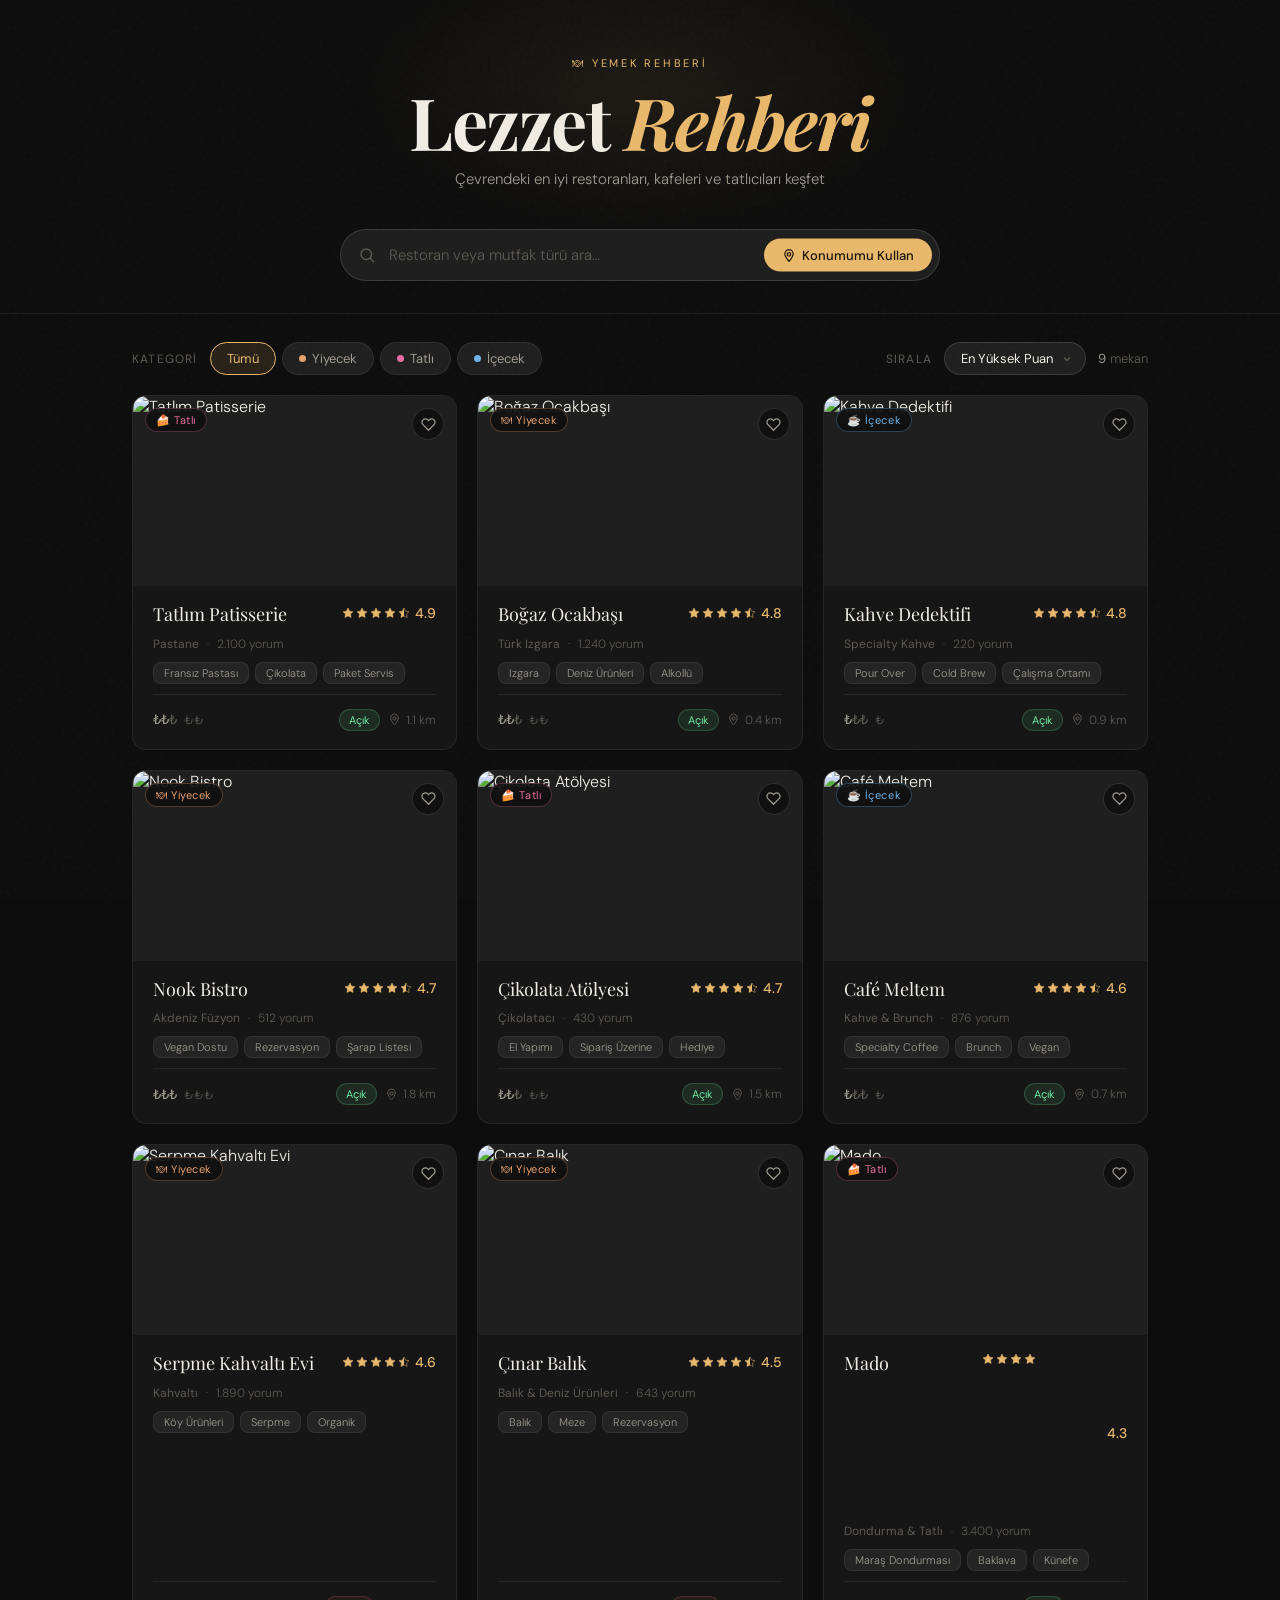
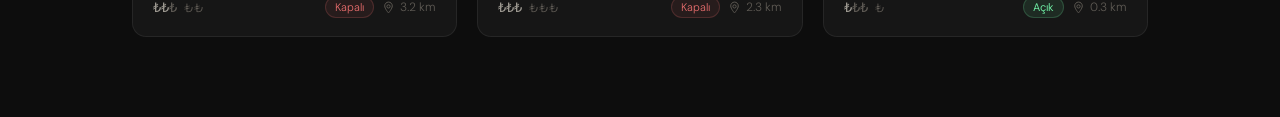
==== frontend/index.html @ 963cba7a "Dosyalar frontend klasörüne taşındı" ====
<!DOCTYPE html>
<html lang="tr">
<head>
  <meta charset="UTF-8">
  <meta name="viewport" content="width=device-width, initial-scale=1.0">
  <title>Lezzet Rehberi — Restoranları Keşfet</title>
  <link rel="preconnect" href="https://fonts.googleapis.com">
  <link href="https://fonts.googleapis.com/css2?family=Playfair+Display:ital,wght@0,400;0,700;1,400&family=DM+Sans:wght@300;400;500&display=swap" rel="stylesheet">
  <link rel="stylesheet" href="style.css">
</head>
<body>

<header>
  <p class="brand-eyebrow">🍽 Yemek Rehberi</p>
  <h1>Lezzet <em>Rehberi</em></h1>
  <p class="tagline">Çevrendeki en iyi restoranları, kafeleri ve tatlıcıları keşfet</p>
  <div class="search-wrap">
    <svg class="icon" viewBox="0 0 24 24"><circle cx="11" cy="11" r="7"/><line x1="21" y1="21" x2="16.65" y2="16.65"/></svg>
    <input type="text" id="search-input" placeholder="Restoran veya mutfak türü ara…">
    <button class="search-location" id="loc-btn">
      <svg viewBox="0 0 24 24"><circle cx="12" cy="10" r="3"/><path d="M12 2C8.13 2 5 5.13 5 9c0 5.25 7 13 7 13s7-7.75 7-13c0-3.87-3.13-7-7-7z"/></svg>
      Konumumu Kullan
    </button>
  </div>
</header>

<div class="location-banner" id="loc-banner">
  <div class="location-pill">
    <svg viewBox="0 0 24 24"><circle cx="12" cy="10" r="3"/><path d="M12 2C8.13 2 5 5.13 5 9c0 5.25 7 13 7 13s7-7.75 7-13c0-3.87-3.13-7-7-7z"/></svg>
    <span id="loc-text">Konum alınıyor…</span>
  </div>
</div>

<div class="controls">
  <span class="controls-label">Kategori</span>
  <div class="filter-group" id="cat-filters">
    <button class="filter-btn active" data-cat="all">Tümü</button>
    <button class="filter-btn" data-cat="food">
      <span class="dot" style="background:#e8a06d"></span>Yiyecek
    </button>
    <button class="filter-btn" data-cat="dessert">
      <span class="dot" style="background:#e86da0"></span>Tatlı
    </button>
    <button class="filter-btn" data-cat="drink">
      <span class="dot" style="background:#6db4e8"></span>İçecek
    </button>
  </div>

  <div class="divider"></div>

  <span class="controls-label">Sırala</span>
  <select class="sort-select" id="sort-select">
    <option value="rating">En Yüksek Puan</option>
    <option value="price-asc">En Düşük Fiyat</option>
    <option value="price-desc">En Yüksek Fiyat</option>
    <option value="reviews">En Çok Yorum</option>
    <option value="dist">En Yakın</option>
  </select>

  <span class="results-count"><strong id="count">0</strong> mekan</span>
</div>

<div class="grid" id="grid"></div>

<div class="modal-overlay" id="modal-overlay">
  <div class="modal" id="modal">
    <button class="modal-close" id="modal-close">
      <svg viewBox="0 0 24 24"><line x1="18" y1="6" x2="6" y2="18"/><line x1="6" y1="6" x2="18" y2="18"/></svg>
    </button>
    <div id="modal-inner"></div>
  </div>
</div>

<script src="script.js"></script>
</body>
</html>
---- frontend/style.css ----
*, *::before, *::after { box-sizing: border-box; margin: 0; padding: 0; }

:root {
  --bg: #0d0d0d;
  --bg2: #161616;
  --bg3: #1f1f1f;
  --bg4: #2a2a2a;
  --border: rgba(255,255,255,0.07);
  --border2: rgba(255,255,255,0.13);
  --text: #f0ede6;
  --text2: #9e9a92;
  --text3: #5e5a54;
  --accent: #e8b86d;
  --accent2: #c4956e;
  --accent-dim: rgba(232,184,109,0.12);
  --red: #e86d6d;
  --green: #6de8a0;
  --teal: #6dd4e8;
  --tag-bg: #242424;
  --radius: 14px;
  --radius-sm: 8px;
  --shadow: 0 4px 32px rgba(0,0,0,0.5);
}

body {
  background: var(--bg);
  color: var(--text);
  font-family: 'DM Sans', sans-serif;
  font-weight: 300;
  min-height: 100vh;
  overflow-x: hidden;
}

/* Harici dosyada kilitlenmeyen şifrelenmiş pürüz efekti */
body::before {
  content: '';
  position: fixed;
  inset: 0;
  background-image: url("data:image/svg+xml,%3Csvg viewBox='0 0 256 256' xmlns='http://www.w3.org/2000/svg'%3E%3Cfilter id='noise'%3E%3CfeTurbulence type='fractalNoise' baseFrequency='0.9' numOctaves='4' stitchTiles='stitch'/%3E%3C/filter%3E%3Crect width='100%25' height='100%25' filter='url(%23noise)' opacity='0.04'/%3E%3C/svg%3E");
  pointer-events: none;
  z-index: 0;
  opacity: 0.6;
}

header {
  position: relative;
  padding: 3.5rem 2rem 2rem;
  text-align: center;
  border-bottom: 1px solid var(--border);
  overflow: hidden;
}
header::after {
  content: '';
  position: absolute;
  top: -60px; left: 50%; transform: translateX(-50%);
  width: 600px; height: 300px;
  background: radial-gradient(ellipse at center, rgba(232,184,109,0.08) 0%, transparent 70%);
  pointer-events: none;
}
.brand-eyebrow {
  font-size: 11px;
  letter-spacing: 0.25em;
  text-transform: uppercase;
  color: var(--accent);
  margin-bottom: 0.75rem;
  font-weight: 400;
}
h1 {
  font-family: 'Playfair Display', serif;
  font-size: clamp(2.5rem, 6vw, 4.5rem);
  font-weight: 700;
  line-height: 1.1;
  letter-spacing: -0.02em;
  color: var(--text);
  margin-bottom: 0.5rem;
}
h1 em {
  font-style: italic;
  color: var(--accent);
}
.tagline {
  font-size: 15px;
  color: var(--text2);
  font-weight: 300;
  margin-bottom: 2.5rem;
}

.search-wrap {
  max-width: 600px;
  margin: 0 auto;
  position: relative;
}
.search-wrap svg.icon {
  position: absolute;
  left: 18px; top: 50%; transform: translateY(-50%);
  width: 18px; height: 18px;
  stroke: var(--text3);
  fill: none;
  stroke-width: 1.8;
  stroke-linecap: round;
}
#search-input {
  width: 100%;
  background: var(--bg3);
  border: 1px solid var(--border2);
  border-radius: 50px;
  padding: 15px 20px 15px 48px;
  font-family: 'DM Sans', sans-serif;
  font-size: 15px;
  font-weight: 300;
  color: var(--text);
  outline: none;
  transition: border-color 0.2s, box-shadow 0.2s;
}
#search-input::placeholder { color: var(--text3); }
#search-input:focus {
  border-color: var(--accent);
  box-shadow: 0 0 0 3px rgba(232,184,109,0.12);
}
.search-location {
  position: absolute;
  right: 8px; top: 50%; transform: translateY(-50%);
  background: var(--accent);
  color: #1a1208;
  border: none;
  border-radius: 40px;
  padding: 8px 18px;
  font-family: 'DM Sans', sans-serif;
  font-size: 13px;
  font-weight: 500;
  cursor: pointer;
  display: flex; align-items: center; gap: 6px;
  transition: background 0.2s, transform 0.1s;
}
.search-location:hover { background: #f5cc8a; transform: translateY(-50%) scale(1.02); }
.search-location svg { width: 14px; height: 14px; stroke: currentColor; fill: none; stroke-width: 2; }

.controls {
  max-width: 1080px;
  margin: 0 auto;
  padding: 1.75rem 2rem 1.25rem;
  display: flex;
  flex-wrap: wrap;
  gap: 12px;
  align-items: center;
}
.controls-label {
  font-size: 12px;
  color: var(--text3);
  letter-spacing: 0.1em;
  text-transform: uppercase;
  font-weight: 400;
  white-space: nowrap;
}

.filter-group {
  display: flex;
  gap: 6px;
  flex-wrap: wrap;
}
.filter-btn {
  background: var(--bg3);
  border: 1px solid var(--border);
  border-radius: 50px;
  padding: 7px 16px;
  font-family: 'DM Sans', sans-serif;
  font-size: 13px;
  color: var(--text2);
  cursor: pointer;
  transition: all 0.18s;
  display: flex; align-items: center; gap: 6px;
  white-space: nowrap;
}
.filter-btn:hover { border-color: var(--border2); color: var(--text); }
.filter-btn.active {
  background: var(--accent-dim);
  border-color: var(--accent);
  color: var(--accent);
}
.filter-btn .dot {
  width: 7px; height: 7px;
  border-radius: 50%;
  flex-shrink: 0;
}

.sort-select {
  background: var(--bg3);
  border: 1px solid var(--border2);
  border-radius: 50px;
  padding: 7px 32px 7px 16px;
  font-family: 'DM Sans', sans-serif;
  font-size: 13px;
  color: var(--text);
  cursor: pointer;
  outline: none;
  appearance: none;
  background-image: url("data:image/svg+xml,%3Csvg xmlns='http://www.w3.org/2000/svg' width='12' height='12' viewBox='0 0 24 24' fill='none' stroke='%235e5a54' stroke-width='2.5'%3E%3Cpath d='M6 9l6 6 6-6'/%3E%3C/svg%3E");
  background-repeat: no-repeat;
  background-position: right 12px center;
  transition: border-color 0.2s;
}
.sort-select:focus { border-color: var(--accent); }

.divider { flex: 1; }
.results-count { font-size: 13px; color: var(--text3); white-space: nowrap; }
.results-count strong { color: var(--text2); font-weight: 400; }

.location-banner {
  max-width: 1080px;
  margin: 0 auto 0;
  padding: 0 2rem 1.25rem;
  display: none;
  align-items: center;
  gap: 10px;
}
.location-banner.visible { display: flex; }
.location-pill {
  background: rgba(109, 212, 232, 0.1);
  border: 1px solid rgba(109, 212, 232, 0.25);
  border-radius: 50px;
  padding: 6px 14px;
  font-size: 13px;
  color: var(--teal);
  display: flex; align-items: center; gap: 6px;
}
.location-pill svg { width: 13px; height: 13px; stroke: currentColor; fill: none; stroke-width: 2; }

.grid {
  max-width: 1080px;
  margin: 0 auto;
  padding: 0 2rem 5rem;
  display: grid;
  grid-template-columns: repeat(auto-fill, minmax(310px, 1fr));
  gap: 20px;
}

.card {
  background: var(--bg2);
  border: 1px solid var(--border);
  border-radius: var(--radius);
  overflow: hidden;
  cursor: pointer;
  transition: transform 0.22s cubic-bezier(.25,.8,.25,1), border-color 0.22s, box-shadow 0.22s;
  position: relative;
  display: flex;
  flex-direction: column;
  animation: fadeUp 0.35s both;
}
@keyframes fadeUp {
  from { opacity: 0; transform: translateY(16px); }
  to { opacity: 1; transform: translateY(0); }
}
.card:hover {
  transform: translateY(-4px);
  border-color: var(--border2);
  box-shadow: var(--shadow);
}
.card:hover .card-img img { transform: scale(1.05); }

.card-img {
  height: 190px;
  overflow: hidden;
  position: relative;
  background: var(--bg3);
}
.card-img img {
  width: 100%; height: 100%;
  object-fit: cover;
  transition: transform 0.5s ease;
  display: block;
}
.card-img-placeholder {
  width: 100%; height: 100%;
  display: flex; align-items: center; justify-content: center;
  font-size: 3rem;
  background: linear-gradient(135deg, var(--bg3), var(--bg4));
}
.card-badge {
  position: absolute;
  top: 12px; left: 12px;
  background: rgba(13,13,13,0.8);
  backdrop-filter: blur(8px);
  border: 1px solid var(--border2);
  border-radius: 50px;
  padding: 4px 10px;
  font-size: 11px;
  color: var(--text2);
  font-weight: 400;
  letter-spacing: 0.05em;
}
.card-badge.food { color: #e8a06d; border-color: rgba(232,160,109,0.3); }
.card-badge.dessert { color: #e86da0; border-color: rgba(232,109,160,0.3); }
.card-badge.drink { color: #6db4e8; border-color: rgba(109,180,232,0.3); }

.card-fav {
  position: absolute;
  top: 12px; right: 12px;
  width: 32px; height: 32px;
  background: rgba(13,13,13,0.8);
  backdrop-filter: blur(8px);
  border: 1px solid var(--border2);
  border-radius: 50%;
  display: flex; align-items: center; justify-content: center;
  cursor: pointer;
  transition: background 0.15s, border-color 0.15s;
}
.card-fav:hover { background: rgba(232,109,109,0.2); border-color: rgba(232,109,109,0.4); }
.card-fav.active { background: rgba(232,109,109,0.2); border-color: rgba(232,109,109,0.5); }
.card-fav svg { width: 15px; height: 15px; stroke: var(--text2); fill: none; stroke-width: 2; }
.card-fav.active svg { stroke: var(--red); fill: var(--red); }

.card-body { padding: 18px 20px; flex: 1; display: flex; flex-direction: column; gap: 10px; }
.card-top { display: flex; justify-content: space-between; align-items: flex-start; gap: 12px; }
.card-name {
  font-family: 'Playfair Display', serif;
  font-size: 18px;
  font-weight: 400;
  color: var(--text);
  line-height: 1.2;
}
.card-rating {
  display: flex; align-items: center; gap: 5px;
  flex-shrink: 0;
}
.stars { display: flex; gap: 2px; }
.star { width: 12px; height: 12px; fill: var(--accent); stroke: var(--accent); }
.star.half { fill: none; }
.star.empty { fill: none; stroke: var(--text3); }
.rating-num { font-size: 14px; color: var(--accent); font-weight: 500; }

.card-meta { display: flex; align-items: center; gap: 8px; flex-wrap: wrap; }
.card-cuisine { font-size: 12px; color: var(--text3); font-weight: 400; }
.sep { color: var(--text3); font-size: 10px; }
.card-reviews { font-size: 12px; color: var(--text3); }
.card-tags { display: flex; gap: 6px; flex-wrap: wrap; }
.tag {
  background: var(--tag-bg);
  border: 1px solid var(--border);
  border-radius: var(--radius-sm);
  padding: 3px 10px;
  font-size: 11px;
  color: var(--text2);
  font-weight: 300;
}

.card-footer {
  margin-top: auto;
  padding-top: 14px;
  border-top: 1px solid var(--border);
  display: flex;
  align-items: center;
  justify-content: space-between;
}
.card-price { display: flex; align-items: baseline; gap: 4px; }
.price-amount { font-size: 18px; font-weight: 500; color: var(--text); }
.price-label { font-size: 12px; color: var(--text3); }
.price-range { font-size: 13px; color: var(--text2); }
.price-range span.active { color: var(--accent); }
.price-range span.dim { color: var(--text3); }

.card-dist { display: flex; align-items: center; gap: 5px; font-size: 12px; color: var(--text3); }
.card-dist svg { width: 13px; height: 13px; stroke: var(--text3); fill: none; stroke-width: 1.8; }

.open-badge {
  font-size: 11px;
  color: var(--green);
  background: rgba(109,232,160,0.1);
  border: 1px solid rgba(109,232,160,0.2);
  border-radius: 50px;
  padding: 3px 9px;
  font-weight: 400;
}
.closed-badge {
  font-size: 11px;
  color: var(--red);
  background: rgba(232,109,109,0.08);
  border: 1px solid rgba(232,109,109,0.2);
  border-radius: 50px;
  padding: 3px 9px;
}

.empty { grid-column: 1/-1; text-align: center; padding: 5rem 2rem; }
.empty-icon { font-size: 3rem; margin-bottom: 1rem; opacity: 0.4; }
.empty h3 { font-family: 'Playfair Display', serif; font-size: 1.5rem; color: var(--text2); margin-bottom: 0.5rem; font-weight: 400; }
.empty p { font-size: 14px; color: var(--text3); }

.modal-overlay {
  position: fixed;
  inset: 0;
  background: rgba(0,0,0,0.75);
  backdrop-filter: blur(6px);
  z-index: 100;
  display: none;
  align-items: center;
  justify-content: center;
  padding: 1rem;
}
.modal-overlay.open { display: flex; }
.modal {
  background: var(--bg2);
  border: 1px solid var(--border2);
  border-radius: 20px;
  max-width: 560px;
  width: 100%;
  max-height: 88vh;
  overflow-y: auto;
  position: relative;
  animation: modalIn 0.28s cubic-bezier(.34,1.56,.64,1);
}
.modal-close {
  position: absolute;
  top: 16px; right: 16px;
  width: 32px; height: 32px;
  background: var(--bg3);
  border: 1px solid var(--border);
  border-radius: 50%;
  display: flex; align-items: center; justify-content: center;
  cursor: pointer;
  z-index: 2;
}
.modal-close svg { width: 14px; height: 14px; stroke: var(--text2); fill: none; stroke-width: 2.5; }
.modal-close:hover { border-color: var(--border2); }
.modal-img { height: 220px; width: 100%; object-fit: cover; border-radius: 19px 19px 0 0; display: block; }
.modal-img-ph { height: 220px; width: 100%; display: flex; align-items: center; justify-content: center; font-size: 4rem; background: var(--bg3); border-radius: 19px 19px 0 0; }
.modal-content { padding: 24px; }
.modal-header { margin-bottom: 16px; }
.modal-header h2 { font-family: 'Playfair Display', serif; font-size: 1.6rem; font-weight: 700; margin-bottom: 6px; }
.modal-meta { display: flex; align-items: center; gap: 10px; flex-wrap: wrap; }
.modal-section { margin-top: 20px; }
.modal-section-title { font-size: 11px; letter-spacing: 0.12em; text-transform: uppercase; color: var(--text3); margin-bottom: 10px; font-weight: 400; }
.modal-hours { display: grid; grid-template-columns: 1fr 1fr; gap: 6px; font-size: 13px; color: var(--text2); }
.modal-hours span:nth-child(odd) { color: var(--text3); }
.modal-tags { display: flex; gap: 6px; flex-wrap: wrap; }
.modal-desc { font-size: 14px; color: var(--text2); line-height: 1.6; font-weight: 300; }
.modal-actions { display: flex; gap: 10px; margin-top: 24px; }
.btn-primary {
  flex: 1;
  background: var(--accent);
  color: #1a1208;
  border: none;
  border-radius: 50px;
  padding: 12px 20px;
  font-family: 'DM Sans', sans-serif;
  font-size: 14px;
  font-weight: 500;
  cursor: pointer;
  transition: background 0.2s;
}
.btn-primary:hover { background: #f5cc8a; }
.btn-secondary {
  flex: 1;
  background: var(--bg3);
  color: var(--text2);
  border: 1px solid var(--border2);
  border-radius: 50px;
  padding: 12px 20px;
  font-family: 'DM Sans', sans-serif;
  font-size: 14px;
  font-weight: 400;
  cursor: pointer;
  transition: background 0.2s, border-color 0.2s;
}
.btn-secondary:hover { background: var(--bg4); border-color: rgba(255,255,255,0.2); color: var(--text); }

.pr { font-family: monospace; letter-spacing: 0; }
::-webkit-scrollbar { width: 6px; }
::-webkit-scrollbar-track { background: transparent; }
::-webkit-scrollbar-thumb { background: var(--bg4); border-radius: 3px; }

@media (max-width: 600px) {
  header { padding: 2.5rem 1.25rem 1.75rem; }
  .controls, .grid, .location-banner { padding-left: 1.25rem; padding-right: 1.25rem; }
  h1 { font-size: 2.2rem; }
  .grid { grid-template-columns: 1fr; }
}
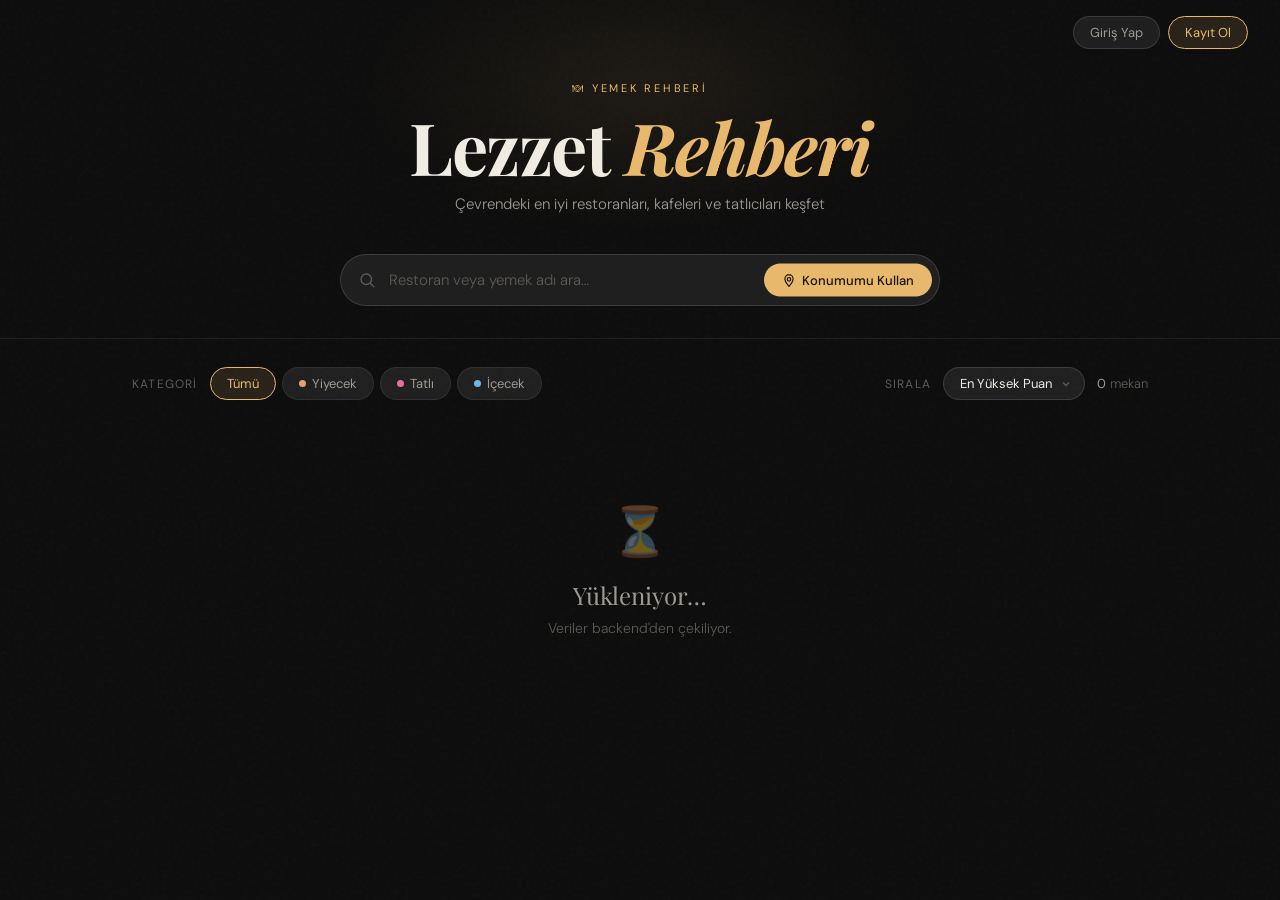
==== commit 7c702dd6: "frontend tasarimi ve script guncellemesi yapildi" ====
--- a/frontend/index.html
+++ b/frontend/index.html
@@ -1,22 +1,122 @@
 <!DOCTYPE html>
 <html lang="tr">
 <head>
-  <meta charset="UTF-8">
-  <meta name="viewport" content="width=device-width, initial-scale=1.0">
-  <title>Lezzet Rehberi — Restoranları Keşfet</title>
-  <link rel="preconnect" href="https://fonts.googleapis.com">
-  <link href="https://fonts.googleapis.com/css2?family=Playfair+Display:ital,wght@0,400;0,700;1,400&family=DM+Sans:wght@300;400;500&display=swap" rel="stylesheet">
-  <link rel="stylesheet" href="style.css">
+<meta charset="UTF-8">
+<meta name="viewport" content="width=device-width, initial-scale=1.0">
+<title>Lezzet Rehberi — Restoranları Keşfet</title>
+<link rel="preconnect" href="https://fonts.googleapis.com">
+<link href="https://fonts.googleapis.com/css2?family=Playfair+Display:ital,wght@0,400;0,700;1,400&family=DM+Sans:wght@300;400;500&display=swap" rel="stylesheet">
+<link rel="stylesheet" href="style.css">
 </head>
 <body>
 
+<!-- AUTH MODAL -->
+<div class="modal-overlay" id="auth-overlay">
+  <div class="modal" id="auth-modal">
+    <button class="modal-close" id="auth-close">
+      <svg viewBox="0 0 24 24"><line x1="18" y1="6" x2="6" y2="18"/><line x1="6" y1="6" x2="18" y2="18"/></svg>
+    </button>
+    <div class="modal-content" style="padding-top:32px;">
+      <div class="auth-tabs">
+        <button class="auth-tab active" data-tab="login">Giriş Yap</button>
+        <button class="auth-tab" data-tab="register">Kayıt Ol</button>
+      </div>
+
+      <!-- LOGIN -->
+      <div class="auth-form" id="form-login">
+        <h2 style="font-family:'Playfair Display',serif;font-size:1.5rem;margin-bottom:4px;">Tekrar hoş geldin</h2>
+        <p style="font-size:13px;color:var(--text3);margin-bottom:20px;">Favorilerin ve yorumların seni bekliyor.</p>
+        <div class="form-group">
+          <label>E-posta</label>
+          <input type="email" id="login-email" placeholder="ornek@mail.com">
+        </div>
+        <div class="form-group">
+          <label>Şifre</label>
+          <input type="password" id="login-pass" placeholder="••••••••">
+        </div>
+        <div class="form-msg" id="login-msg"></div>
+        <button class="btn-primary" style="width:100%;margin-top:8px;" onclick="doLogin()">Giriş Yap</button>
+      </div>
+
+      <!-- REGISTER -->
+      <div class="auth-form" id="form-register" style="display:none;">
+        <h2 style="font-family:'Playfair Display',serif;font-size:1.5rem;margin-bottom:4px;">Hesap oluştur</h2>
+        <p style="font-size:13px;color:var(--text3);margin-bottom:20px;">Yorum yap, favorile, keşfet.</p>
+        <div style="display:grid;grid-template-columns:1fr 1fr;gap:10px;">
+          <div class="form-group">
+            <label>Ad</label>
+            <input type="text" id="reg-fname" placeholder="Adın">
+          </div>
+          <div class="form-group">
+            <label>Soyad</label>
+            <input type="text" id="reg-lname" placeholder="Soyadın">
+          </div>
+        </div>
+        <div class="form-group">
+          <label>E-posta</label>
+          <input type="email" id="reg-email" placeholder="ornek@mail.com">
+        </div>
+        <div class="form-group">
+          <label>Şifre</label>
+          <input type="password" id="reg-pass" placeholder="En az 6 karakter">
+        </div>
+        <div class="form-msg" id="reg-msg"></div>
+        <button class="btn-primary" style="width:100%;margin-top:8px;" onclick="doRegister()">Kayıt Ol</button>
+      </div>
+    </div>
+  </div>
+</div>
+
+<!-- REVIEW MODAL -->
+<div class="modal-overlay" id="review-overlay">
+  <div class="modal" style="max-width:460px;">
+    <button class="modal-close" onclick="closeReviewModal()">
+      <svg viewBox="0 0 24 24"><line x1="18" y1="6" x2="6" y2="18"/><line x1="6" y1="6" x2="18" y2="18"/></svg>
+    </button>
+    <div class="modal-content" style="padding-top:32px;">
+      <h2 style="font-family:'Playfair Display',serif;font-size:1.4rem;margin-bottom:4px;">Yorum Yaz</h2>
+      <p style="font-size:13px;color:var(--text3);margin-bottom:20px;" id="review-item-name"></p>
+      <div class="form-group">
+        <label>Puan</label>
+        <div class="star-picker" id="star-picker">
+          <span data-v="1">★</span><span data-v="2">★</span><span data-v="3">★</span><span data-v="4">★</span><span data-v="5">★</span>
+        </div>
+      </div>
+      <div class="form-group">
+        <label>Yorumun</label>
+        <textarea id="review-text" rows="3" placeholder="Bu ürün hakkında ne düşünüyorsun?"></textarea>
+      </div>
+      <div class="form-msg" id="review-msg"></div>
+      <button class="btn-primary" style="width:100%;margin-top:8px;" onclick="submitReview()">Gönder</button>
+    </div>
+  </div>
+</div>
+
+<!-- DETAIL MODAL -->
+<div class="modal-overlay" id="detail-overlay">
+  <div class="modal" id="detail-modal">
+    <button class="modal-close" id="detail-close">
+      <svg viewBox="0 0 24 24"><line x1="18" y1="6" x2="6" y2="18"/><line x1="6" y1="6" x2="18" y2="18"/></svg>
+    </button>
+    <div id="modal-inner"></div>
+  </div>
+</div>
+
+<!-- HEADER -->
 <header>
+  <div class="header-nav">
+    <div></div>
+    <div id="auth-area">
+      <button class="nav-btn" onclick="openAuth()">Giriş Yap</button>
+      <button class="nav-btn accent" onclick="openAuth('register')">Kayıt Ol</button>
+    </div>
+  </div>
   <p class="brand-eyebrow">🍽 Yemek Rehberi</p>
   <h1>Lezzet <em>Rehberi</em></h1>
   <p class="tagline">Çevrendeki en iyi restoranları, kafeleri ve tatlıcıları keşfet</p>
   <div class="search-wrap">
     <svg class="icon" viewBox="0 0 24 24"><circle cx="11" cy="11" r="7"/><line x1="21" y1="21" x2="16.65" y2="16.65"/></svg>
-    <input type="text" id="search-input" placeholder="Restoran veya mutfak türü ara…">
+    <input type="text" id="search-input" placeholder="Restoran veya yemek adı ara…">
     <button class="search-location" id="loc-btn">
       <svg viewBox="0 0 24 24"><circle cx="12" cy="10" r="3"/><path d="M12 2C8.13 2 5 5.13 5 9c0 5.25 7 13 7 13s7-7.75 7-13c0-3.87-3.13-7-7-7z"/></svg>
       Konumumu Kullan
@@ -35,19 +135,11 @@
   <span class="controls-label">Kategori</span>
   <div class="filter-group" id="cat-filters">
     <button class="filter-btn active" data-cat="all">Tümü</button>
-    <button class="filter-btn" data-cat="food">
-      <span class="dot" style="background:#e8a06d"></span>Yiyecek
-    </button>
-    <button class="filter-btn" data-cat="dessert">
-      <span class="dot" style="background:#e86da0"></span>Tatlı
-    </button>
-    <button class="filter-btn" data-cat="drink">
-      <span class="dot" style="background:#6db4e8"></span>İçecek
-    </button>
+    <button class="filter-btn" data-cat="food"><span class="dot" style="background:#e8a06d"></span>Yiyecek</button>
+    <button class="filter-btn" data-cat="dessert"><span class="dot" style="background:#e86da0"></span>Tatlı</button>
+    <button class="filter-btn" data-cat="drink"><span class="dot" style="background:#6db4e8"></span>İçecek</button>
   </div>
-
   <div class="divider"></div>
-
   <span class="controls-label">Sırala</span>
   <select class="sort-select" id="sort-select">
     <option value="rating">En Yüksek Puan</option>
@@ -56,21 +148,17 @@
     <option value="reviews">En Çok Yorum</option>
     <option value="dist">En Yakın</option>
   </select>
-
   <span class="results-count"><strong id="count">0</strong> mekan</span>
 </div>
 
-<div class="grid" id="grid"></div>
-
-<div class="modal-overlay" id="modal-overlay">
-  <div class="modal" id="modal">
-    <button class="modal-close" id="modal-close">
-      <svg viewBox="0 0 24 24"><line x1="18" y1="6" x2="6" y2="18"/><line x1="6" y1="6" x2="18" y2="18"/></svg>
-    </button>
-    <div id="modal-inner"></div>
+<div class="grid" id="grid">
+  <div class="empty">
+    <div class="empty-icon">⏳</div>
+    <h3>Yükleniyor…</h3>
+    <p>Veriler backend'den çekiliyor.</p>
   </div>
 </div>
 
-<script src="script.js"></script>
+<script src="app.js"></script>
 </body>
 </html>
--- a/frontend/style.css
+++ b/frontend/style.css
@@ -11,7 +11,6 @@
   --text2: #9e9a92;
   --text3: #5e5a54;
   --accent: #e8b86d;
-  --accent2: #c4956e;
   --accent-dim: rgba(232,184,109,0.12);
   --red: #e86d6d;
   --green: #6de8a0;
@@ -30,21 +29,17 @@
   min-height: 100vh;
   overflow-x: hidden;
 }
-
-/* Harici dosyada kilitlenmeyen şifrelenmiş pürüz efekti */
 body::before {
   content: '';
-  position: fixed;
-  inset: 0;
+  position: fixed; inset: 0;
   background-image: url("data:image/svg+xml,%3Csvg viewBox='0 0 256 256' xmlns='http://www.w3.org/2000/svg'%3E%3Cfilter id='noise'%3E%3CfeTurbulence type='fractalNoise' baseFrequency='0.9' numOctaves='4' stitchTiles='stitch'/%3E%3C/filter%3E%3Crect width='100%25' height='100%25' filter='url(%23noise)' opacity='0.04'/%3E%3C/svg%3E");
-  pointer-events: none;
-  z-index: 0;
-  opacity: 0.6;
-}
-
+  pointer-events: none; z-index: 0; opacity: 0.6;
+}
+
+/* ── HEADER ── */
 header {
   position: relative;
-  padding: 3.5rem 2rem 2rem;
+  padding: 1rem 2rem 2rem;
   text-align: center;
   border-bottom: 1px solid var(--border);
   overflow: hidden;
@@ -57,367 +52,175 @@
   background: radial-gradient(ellipse at center, rgba(232,184,109,0.08) 0%, transparent 70%);
   pointer-events: none;
 }
+.header-nav {
+  display: flex;
+  justify-content: space-between;
+  align-items: center;
+  margin-bottom: 2rem;
+  position: relative; z-index: 1;
+}
+#auth-area { display: flex; gap: 8px; align-items: center; }
+.nav-btn {
+  background: var(--bg3);
+  border: 1px solid var(--border2);
+  border-radius: 50px;
+  padding: 7px 16px;
+  font-family: 'DM Sans', sans-serif;
+  font-size: 13px; color: var(--text2);
+  cursor: pointer; transition: all 0.18s;
+}
+.nav-btn:hover { color: var(--text); border-color: rgba(255,255,255,0.2); }
+.nav-btn.accent { background: var(--accent-dim); border-color: var(--accent); color: var(--accent); }
+.nav-btn.accent:hover { background: rgba(232,184,109,0.2); }
+.user-greeting { font-size: 13px; color: var(--text2); }
+.user-greeting strong { color: var(--accent); font-weight: 500; }
+
 .brand-eyebrow {
-  font-size: 11px;
-  letter-spacing: 0.25em;
-  text-transform: uppercase;
-  color: var(--accent);
-  margin-bottom: 0.75rem;
-  font-weight: 400;
+  font-size: 11px; letter-spacing: 0.25em;
+  text-transform: uppercase; color: var(--accent);
+  margin-bottom: 0.75rem; font-weight: 400;
 }
 h1 {
   font-family: 'Playfair Display', serif;
   font-size: clamp(2.5rem, 6vw, 4.5rem);
-  font-weight: 700;
-  line-height: 1.1;
+  font-weight: 700; line-height: 1.1;
   letter-spacing: -0.02em;
-  color: var(--text);
-  margin-bottom: 0.5rem;
-}
-h1 em {
-  font-style: italic;
-  color: var(--accent);
-}
-.tagline {
-  font-size: 15px;
-  color: var(--text2);
-  font-weight: 300;
-  margin-bottom: 2.5rem;
-}
-
-.search-wrap {
-  max-width: 600px;
-  margin: 0 auto;
-  position: relative;
-}
+  color: var(--text); margin-bottom: 0.5rem;
+}
+h1 em { font-style: italic; color: var(--accent); }
+.tagline { font-size: 15px; color: var(--text2); font-weight: 300; margin-bottom: 2.5rem; }
+
+/* ── SEARCH ── */
+.search-wrap { max-width: 600px; margin: 0 auto; position: relative; }
 .search-wrap svg.icon {
-  position: absolute;
-  left: 18px; top: 50%; transform: translateY(-50%);
+  position: absolute; left: 18px; top: 50%; transform: translateY(-50%);
   width: 18px; height: 18px;
-  stroke: var(--text3);
-  fill: none;
-  stroke-width: 1.8;
-  stroke-linecap: round;
+  stroke: var(--text3); fill: none; stroke-width: 1.8; stroke-linecap: round;
 }
 #search-input {
-  width: 100%;
-  background: var(--bg3);
-  border: 1px solid var(--border2);
-  border-radius: 50px;
+  width: 100%; background: var(--bg3);
+  border: 1px solid var(--border2); border-radius: 50px;
   padding: 15px 20px 15px 48px;
-  font-family: 'DM Sans', sans-serif;
-  font-size: 15px;
-  font-weight: 300;
-  color: var(--text);
-  outline: none;
+  font-family: 'DM Sans', sans-serif; font-size: 15px; font-weight: 300;
+  color: var(--text); outline: none;
   transition: border-color 0.2s, box-shadow 0.2s;
 }
 #search-input::placeholder { color: var(--text3); }
-#search-input:focus {
-  border-color: var(--accent);
-  box-shadow: 0 0 0 3px rgba(232,184,109,0.12);
-}
+#search-input:focus { border-color: var(--accent); box-shadow: 0 0 0 3px rgba(232,184,109,0.12); }
 .search-location {
-  position: absolute;
-  right: 8px; top: 50%; transform: translateY(-50%);
-  background: var(--accent);
-  color: #1a1208;
-  border: none;
-  border-radius: 40px;
-  padding: 8px 18px;
-  font-family: 'DM Sans', sans-serif;
-  font-size: 13px;
-  font-weight: 500;
-  cursor: pointer;
-  display: flex; align-items: center; gap: 6px;
+  position: absolute; right: 8px; top: 50%; transform: translateY(-50%);
+  background: var(--accent); color: #1a1208;
+  border: none; border-radius: 40px; padding: 8px 18px;
+  font-family: 'DM Sans', sans-serif; font-size: 13px; font-weight: 500;
+  cursor: pointer; display: flex; align-items: center; gap: 6px;
   transition: background 0.2s, transform 0.1s;
 }
 .search-location:hover { background: #f5cc8a; transform: translateY(-50%) scale(1.02); }
 .search-location svg { width: 14px; height: 14px; stroke: currentColor; fill: none; stroke-width: 2; }
 
+/* ── CONTROLS ── */
 .controls {
-  max-width: 1080px;
-  margin: 0 auto;
+  max-width: 1080px; margin: 0 auto;
   padding: 1.75rem 2rem 1.25rem;
-  display: flex;
-  flex-wrap: wrap;
-  gap: 12px;
-  align-items: center;
-}
-.controls-label {
-  font-size: 12px;
-  color: var(--text3);
-  letter-spacing: 0.1em;
-  text-transform: uppercase;
-  font-weight: 400;
-  white-space: nowrap;
-}
-
-.filter-group {
-  display: flex;
-  gap: 6px;
-  flex-wrap: wrap;
-}
+  display: flex; flex-wrap: wrap; gap: 12px; align-items: center;
+}
+.controls-label { font-size: 12px; color: var(--text3); letter-spacing: 0.1em; text-transform: uppercase; font-weight: 400; white-space: nowrap; }
+.filter-group { display: flex; gap: 6px; flex-wrap: wrap; }
 .filter-btn {
-  background: var(--bg3);
-  border: 1px solid var(--border);
-  border-radius: 50px;
-  padding: 7px 16px;
-  font-family: 'DM Sans', sans-serif;
-  font-size: 13px;
-  color: var(--text2);
-  cursor: pointer;
-  transition: all 0.18s;
-  display: flex; align-items: center; gap: 6px;
-  white-space: nowrap;
+  background: var(--bg3); border: 1px solid var(--border);
+  border-radius: 50px; padding: 7px 16px;
+  font-family: 'DM Sans', sans-serif; font-size: 13px; color: var(--text2);
+  cursor: pointer; transition: all 0.18s;
+  display: flex; align-items: center; gap: 6px; white-space: nowrap;
 }
 .filter-btn:hover { border-color: var(--border2); color: var(--text); }
-.filter-btn.active {
-  background: var(--accent-dim);
-  border-color: var(--accent);
-  color: var(--accent);
-}
-.filter-btn .dot {
-  width: 7px; height: 7px;
-  border-radius: 50%;
-  flex-shrink: 0;
-}
-
+.filter-btn.active { background: var(--accent-dim); border-color: var(--accent); color: var(--accent); }
+.filter-btn .dot { width: 7px; height: 7px; border-radius: 50%; flex-shrink: 0; }
 .sort-select {
-  background: var(--bg3);
-  border: 1px solid var(--border2);
-  border-radius: 50px;
-  padding: 7px 32px 7px 16px;
-  font-family: 'DM Sans', sans-serif;
-  font-size: 13px;
-  color: var(--text);
-  cursor: pointer;
-  outline: none;
-  appearance: none;
+  background: var(--bg3); border: 1px solid var(--border2);
+  border-radius: 50px; padding: 7px 32px 7px 16px;
+  font-family: 'DM Sans', sans-serif; font-size: 13px; color: var(--text);
+  cursor: pointer; outline: none; appearance: none;
   background-image: url("data:image/svg+xml,%3Csvg xmlns='http://www.w3.org/2000/svg' width='12' height='12' viewBox='0 0 24 24' fill='none' stroke='%235e5a54' stroke-width='2.5'%3E%3Cpath d='M6 9l6 6 6-6'/%3E%3C/svg%3E");
-  background-repeat: no-repeat;
-  background-position: right 12px center;
+  background-repeat: no-repeat; background-position: right 12px center;
   transition: border-color 0.2s;
 }
 .sort-select:focus { border-color: var(--accent); }
-
 .divider { flex: 1; }
 .results-count { font-size: 13px; color: var(--text3); white-space: nowrap; }
 .results-count strong { color: var(--text2); font-weight: 400; }
 
-.location-banner {
-  max-width: 1080px;
-  margin: 0 auto 0;
-  padding: 0 2rem 1.25rem;
-  display: none;
-  align-items: center;
-  gap: 10px;
-}
+/* ── LOCATION BANNER ── */
+.location-banner { max-width: 1080px; margin: 0 auto; padding: 0 2rem 1.25rem; display: none; align-items: center; gap: 10px; }
 .location-banner.visible { display: flex; }
-.location-pill {
-  background: rgba(109, 212, 232, 0.1);
-  border: 1px solid rgba(109, 212, 232, 0.25);
-  border-radius: 50px;
-  padding: 6px 14px;
-  font-size: 13px;
-  color: var(--teal);
-  display: flex; align-items: center; gap: 6px;
-}
+.location-pill { background: rgba(109,212,232,0.1); border: 1px solid rgba(109,212,232,0.25); border-radius: 50px; padding: 6px 14px; font-size: 13px; color: var(--teal); display: flex; align-items: center; gap: 6px; }
 .location-pill svg { width: 13px; height: 13px; stroke: currentColor; fill: none; stroke-width: 2; }
 
-.grid {
-  max-width: 1080px;
-  margin: 0 auto;
-  padding: 0 2rem 5rem;
-  display: grid;
-  grid-template-columns: repeat(auto-fill, minmax(310px, 1fr));
-  gap: 20px;
-}
-
+/* ── GRID ── */
+.grid { max-width: 1080px; margin: 0 auto; padding: 0 2rem 5rem; display: grid; grid-template-columns: repeat(auto-fill, minmax(310px, 1fr)); gap: 20px; }
+
+/* ── CARD ── */
 .card {
-  background: var(--bg2);
-  border: 1px solid var(--border);
-  border-radius: var(--radius);
-  overflow: hidden;
-  cursor: pointer;
+  background: var(--bg2); border: 1px solid var(--border);
+  border-radius: var(--radius); overflow: hidden; cursor: pointer;
   transition: transform 0.22s cubic-bezier(.25,.8,.25,1), border-color 0.22s, box-shadow 0.22s;
-  position: relative;
-  display: flex;
-  flex-direction: column;
+  position: relative; display: flex; flex-direction: column;
   animation: fadeUp 0.35s both;
 }
-@keyframes fadeUp {
-  from { opacity: 0; transform: translateY(16px); }
-  to { opacity: 1; transform: translateY(0); }
-}
-.card:hover {
-  transform: translateY(-4px);
-  border-color: var(--border2);
-  box-shadow: var(--shadow);
-}
+@keyframes fadeUp { from { opacity:0; transform:translateY(16px); } to { opacity:1; transform:translateY(0); } }
+.card:hover { transform: translateY(-4px); border-color: var(--border2); box-shadow: var(--shadow); }
 .card:hover .card-img img { transform: scale(1.05); }
 
-.card-img {
-  height: 190px;
-  overflow: hidden;
-  position: relative;
-  background: var(--bg3);
-}
-.card-img img {
-  width: 100%; height: 100%;
-  object-fit: cover;
-  transition: transform 0.5s ease;
-  display: block;
-}
-.card-img-placeholder {
-  width: 100%; height: 100%;
-  display: flex; align-items: center; justify-content: center;
-  font-size: 3rem;
-  background: linear-gradient(135deg, var(--bg3), var(--bg4));
-}
-.card-badge {
-  position: absolute;
-  top: 12px; left: 12px;
-  background: rgba(13,13,13,0.8);
-  backdrop-filter: blur(8px);
-  border: 1px solid var(--border2);
-  border-radius: 50px;
-  padding: 4px 10px;
-  font-size: 11px;
-  color: var(--text2);
-  font-weight: 400;
-  letter-spacing: 0.05em;
-}
-.card-badge.food { color: #e8a06d; border-color: rgba(232,160,109,0.3); }
+.card-img { height: 190px; overflow: hidden; position: relative; background: var(--bg3); }
+.card-img img { width: 100%; height: 100%; object-fit: cover; transition: transform 0.5s ease; display: block; }
+.card-img-placeholder { width: 100%; height: 100%; display: flex; align-items: center; justify-content: center; font-size: 3rem; background: linear-gradient(135deg, var(--bg3), var(--bg4)); }
+.card-badge { position: absolute; top: 12px; left: 12px; background: rgba(13,13,13,0.8); backdrop-filter: blur(8px); border: 1px solid var(--border2); border-radius: 50px; padding: 4px 10px; font-size: 11px; color: var(--text2); font-weight: 400; letter-spacing: 0.05em; }
+.card-badge.food    { color: #e8a06d; border-color: rgba(232,160,109,0.3); }
 .card-badge.dessert { color: #e86da0; border-color: rgba(232,109,160,0.3); }
-.card-badge.drink { color: #6db4e8; border-color: rgba(109,180,232,0.3); }
-
-.card-fav {
-  position: absolute;
-  top: 12px; right: 12px;
-  width: 32px; height: 32px;
-  background: rgba(13,13,13,0.8);
-  backdrop-filter: blur(8px);
-  border: 1px solid var(--border2);
-  border-radius: 50%;
-  display: flex; align-items: center; justify-content: center;
-  cursor: pointer;
-  transition: background 0.15s, border-color 0.15s;
-}
-.card-fav:hover { background: rgba(232,109,109,0.2); border-color: rgba(232,109,109,0.4); }
+.card-badge.drink   { color: #6db4e8; border-color: rgba(109,180,232,0.3); }
+.card-fav { position: absolute; top: 12px; right: 12px; width: 32px; height: 32px; background: rgba(13,13,13,0.8); backdrop-filter: blur(8px); border: 1px solid var(--border2); border-radius: 50%; display: flex; align-items: center; justify-content: center; cursor: pointer; transition: background 0.15s, border-color 0.15s; }
+.card-fav:hover  { background: rgba(232,109,109,0.2); border-color: rgba(232,109,109,0.4); }
 .card-fav.active { background: rgba(232,109,109,0.2); border-color: rgba(232,109,109,0.5); }
 .card-fav svg { width: 15px; height: 15px; stroke: var(--text2); fill: none; stroke-width: 2; }
 .card-fav.active svg { stroke: var(--red); fill: var(--red); }
 
 .card-body { padding: 18px 20px; flex: 1; display: flex; flex-direction: column; gap: 10px; }
-.card-top { display: flex; justify-content: space-between; align-items: flex-start; gap: 12px; }
-.card-name {
-  font-family: 'Playfair Display', serif;
-  font-size: 18px;
-  font-weight: 400;
-  color: var(--text);
-  line-height: 1.2;
-}
-.card-rating {
-  display: flex; align-items: center; gap: 5px;
-  flex-shrink: 0;
-}
+.card-top  { display: flex; justify-content: space-between; align-items: flex-start; gap: 12px; }
+.card-name { font-family: 'Playfair Display', serif; font-size: 18px; font-weight: 400; color: var(--text); line-height: 1.2; }
+.card-rating { display: flex; align-items: center; gap: 5px; flex-shrink: 0; }
 .stars { display: flex; gap: 2px; }
 .star { width: 12px; height: 12px; fill: var(--accent); stroke: var(--accent); }
-.star.half { fill: none; }
+.star.half  { fill: none; }
 .star.empty { fill: none; stroke: var(--text3); }
 .rating-num { font-size: 14px; color: var(--accent); font-weight: 500; }
-
 .card-meta { display: flex; align-items: center; gap: 8px; flex-wrap: wrap; }
 .card-cuisine { font-size: 12px; color: var(--text3); font-weight: 400; }
 .sep { color: var(--text3); font-size: 10px; }
 .card-reviews { font-size: 12px; color: var(--text3); }
 .card-tags { display: flex; gap: 6px; flex-wrap: wrap; }
-.tag {
-  background: var(--tag-bg);
-  border: 1px solid var(--border);
-  border-radius: var(--radius-sm);
-  padding: 3px 10px;
-  font-size: 11px;
-  color: var(--text2);
-  font-weight: 300;
-}
-
-.card-footer {
-  margin-top: auto;
-  padding-top: 14px;
-  border-top: 1px solid var(--border);
-  display: flex;
-  align-items: center;
-  justify-content: space-between;
-}
+.tag { background: var(--tag-bg); border: 1px solid var(--border); border-radius: var(--radius-sm); padding: 3px 10px; font-size: 11px; color: var(--text2); font-weight: 300; }
+.card-footer { margin-top: auto; padding-top: 14px; border-top: 1px solid var(--border); display: flex; align-items: center; justify-content: space-between; }
 .card-price { display: flex; align-items: baseline; gap: 4px; }
-.price-amount { font-size: 18px; font-weight: 500; color: var(--text); }
 .price-label { font-size: 12px; color: var(--text3); }
 .price-range { font-size: 13px; color: var(--text2); }
-.price-range span.active { color: var(--accent); }
 .price-range span.dim { color: var(--text3); }
-
 .card-dist { display: flex; align-items: center; gap: 5px; font-size: 12px; color: var(--text3); }
 .card-dist svg { width: 13px; height: 13px; stroke: var(--text3); fill: none; stroke-width: 1.8; }
-
-.open-badge {
-  font-size: 11px;
-  color: var(--green);
-  background: rgba(109,232,160,0.1);
-  border: 1px solid rgba(109,232,160,0.2);
-  border-radius: 50px;
-  padding: 3px 9px;
-  font-weight: 400;
-}
-.closed-badge {
-  font-size: 11px;
-  color: var(--red);
-  background: rgba(232,109,109,0.08);
-  border: 1px solid rgba(232,109,109,0.2);
-  border-radius: 50px;
-  padding: 3px 9px;
-}
-
+.open-badge   { font-size: 11px; color: var(--green); background: rgba(109,232,160,0.1); border: 1px solid rgba(109,232,160,0.2); border-radius: 50px; padding: 3px 9px; font-weight: 400; }
+.closed-badge { font-size: 11px; color: var(--red); background: rgba(232,109,109,0.08); border: 1px solid rgba(232,109,109,0.2); border-radius: 50px; padding: 3px 9px; }
+
+/* ── EMPTY ── */
 .empty { grid-column: 1/-1; text-align: center; padding: 5rem 2rem; }
 .empty-icon { font-size: 3rem; margin-bottom: 1rem; opacity: 0.4; }
 .empty h3 { font-family: 'Playfair Display', serif; font-size: 1.5rem; color: var(--text2); margin-bottom: 0.5rem; font-weight: 400; }
 .empty p { font-size: 14px; color: var(--text3); }
 
-.modal-overlay {
-  position: fixed;
-  inset: 0;
-  background: rgba(0,0,0,0.75);
-  backdrop-filter: blur(6px);
-  z-index: 100;
-  display: none;
-  align-items: center;
-  justify-content: center;
-  padding: 1rem;
-}
+/* ── MODAL (shared) ── */
+.modal-overlay { position: fixed; inset: 0; background: rgba(0,0,0,0.75); backdrop-filter: blur(6px); z-index: 100; display: none; align-items: center; justify-content: center; padding: 1rem; }
 .modal-overlay.open { display: flex; }
-.modal {
-  background: var(--bg2);
-  border: 1px solid var(--border2);
-  border-radius: 20px;
-  max-width: 560px;
-  width: 100%;
-  max-height: 88vh;
-  overflow-y: auto;
-  position: relative;
-  animation: modalIn 0.28s cubic-bezier(.34,1.56,.64,1);
-}
-.modal-close {
-  position: absolute;
-  top: 16px; right: 16px;
-  width: 32px; height: 32px;
-  background: var(--bg3);
-  border: 1px solid var(--border);
-  border-radius: 50%;
-  display: flex; align-items: center; justify-content: center;
-  cursor: pointer;
-  z-index: 2;
-}
+.modal { background: var(--bg2); border: 1px solid var(--border2); border-radius: 20px; max-width: 560px; width: 100%; max-height: 88vh; overflow-y: auto; position: relative; animation: modalIn 0.28s cubic-bezier(.34,1.56,.64,1); }
+@keyframes modalIn { from { opacity:0; transform:scale(0.92) translateY(20px); } to { opacity:1; transform:scale(1) translateY(0); } }
+.modal-close { position: absolute; top: 16px; right: 16px; width: 32px; height: 32px; background: var(--bg3); border: 1px solid var(--border); border-radius: 50%; display: flex; align-items: center; justify-content: center; cursor: pointer; z-index: 2; }
 .modal-close svg { width: 14px; height: 14px; stroke: var(--text2); fill: none; stroke-width: 2.5; }
 .modal-close:hover { border-color: var(--border2); }
 .modal-img { height: 220px; width: 100%; object-fit: cover; border-radius: 19px 19px 0 0; display: block; }
@@ -433,34 +236,45 @@
 .modal-tags { display: flex; gap: 6px; flex-wrap: wrap; }
 .modal-desc { font-size: 14px; color: var(--text2); line-height: 1.6; font-weight: 300; }
 .modal-actions { display: flex; gap: 10px; margin-top: 24px; }
-.btn-primary {
-  flex: 1;
-  background: var(--accent);
-  color: #1a1208;
-  border: none;
-  border-radius: 50px;
-  padding: 12px 20px;
-  font-family: 'DM Sans', sans-serif;
-  font-size: 14px;
-  font-weight: 500;
-  cursor: pointer;
-  transition: background 0.2s;
-}
+
+/* ── REVIEWS IN MODAL ── */
+.review-list { display: flex; flex-direction: column; gap: 12px; }
+.review-item { background: var(--bg3); border: 1px solid var(--border); border-radius: var(--radius-sm); padding: 12px 14px; }
+.review-header { display: flex; justify-content: space-between; align-items: center; margin-bottom: 6px; }
+.review-author { font-size: 13px; font-weight: 500; color: var(--text2); }
+.review-date { font-size: 11px; color: var(--text3); }
+.review-text { font-size: 13px; color: var(--text2); line-height: 1.5; font-weight: 300; }
+.review-empty { font-size: 13px; color: var(--text3); font-style: italic; }
+
+/* ── AUTH FORM ── */
+.auth-tabs { display: flex; gap: 0; border: 1px solid var(--border2); border-radius: 50px; padding: 4px; margin-bottom: 24px; width: fit-content; }
+.auth-tab { background: none; border: none; border-radius: 50px; padding: 7px 20px; font-family: 'DM Sans', sans-serif; font-size: 13px; color: var(--text3); cursor: pointer; transition: all 0.18s; }
+.auth-tab.active { background: var(--accent-dim); color: var(--accent); }
+.form-group { display: flex; flex-direction: column; gap: 6px; margin-bottom: 12px; }
+.form-group label { font-size: 12px; color: var(--text3); letter-spacing: 0.05em; text-transform: uppercase; }
+.form-group input, .form-group textarea {
+  background: var(--bg3); border: 1px solid var(--border2); border-radius: var(--radius-sm);
+  padding: 10px 14px; font-family: 'DM Sans', sans-serif; font-size: 14px; color: var(--text);
+  outline: none; transition: border-color 0.2s; resize: vertical;
+}
+.form-group input::placeholder, .form-group textarea::placeholder { color: var(--text3); }
+.form-group input:focus, .form-group textarea:focus { border-color: var(--accent); }
+.form-msg { font-size: 13px; min-height: 18px; margin-bottom: 4px; }
+.form-msg.ok  { color: var(--green); }
+.form-msg.err { color: var(--red); }
+
+/* ── STAR PICKER ── */
+.star-picker { display: flex; gap: 6px; }
+.star-picker span { font-size: 28px; color: var(--text3); cursor: pointer; transition: color 0.12s; }
+.star-picker span.lit { color: var(--accent); }
+
+/* ── BUTTONS ── */
+.btn-primary { flex: 1; background: var(--accent); color: #1a1208; border: none; border-radius: 50px; padding: 12px 20px; font-family: 'DM Sans', sans-serif; font-size: 14px; font-weight: 500; cursor: pointer; transition: background 0.2s; }
 .btn-primary:hover { background: #f5cc8a; }
-.btn-secondary {
-  flex: 1;
-  background: var(--bg3);
-  color: var(--text2);
-  border: 1px solid var(--border2);
-  border-radius: 50px;
-  padding: 12px 20px;
-  font-family: 'DM Sans', sans-serif;
-  font-size: 14px;
-  font-weight: 400;
-  cursor: pointer;
-  transition: background 0.2s, border-color 0.2s;
-}
+.btn-secondary { flex: 1; background: var(--bg3); color: var(--text2); border: 1px solid var(--border2); border-radius: 50px; padding: 12px 20px; font-family: 'DM Sans', sans-serif; font-size: 14px; font-weight: 400; cursor: pointer; transition: background 0.2s, border-color 0.2s; }
 .btn-secondary:hover { background: var(--bg4); border-color: rgba(255,255,255,0.2); color: var(--text); }
+.btn-sm { padding: 7px 14px; font-size: 12px; border-radius: 50px; border: 1px solid var(--border2); background: var(--bg3); color: var(--text2); cursor: pointer; font-family: 'DM Sans', sans-serif; transition: all 0.15s; }
+.btn-sm:hover { border-color: var(--accent); color: var(--accent); }
 
 .pr { font-family: monospace; letter-spacing: 0; }
 ::-webkit-scrollbar { width: 6px; }
@@ -468,8 +282,9 @@
 ::-webkit-scrollbar-thumb { background: var(--bg4); border-radius: 3px; }
 
 @media (max-width: 600px) {
-  header { padding: 2.5rem 1.25rem 1.75rem; }
+  header { padding: 1rem 1.25rem 1.75rem; }
   .controls, .grid, .location-banner { padding-left: 1.25rem; padding-right: 1.25rem; }
   h1 { font-size: 2.2rem; }
   .grid { grid-template-columns: 1fr; }
+  .header-nav { flex-wrap: wrap; gap: 8px; }
 }
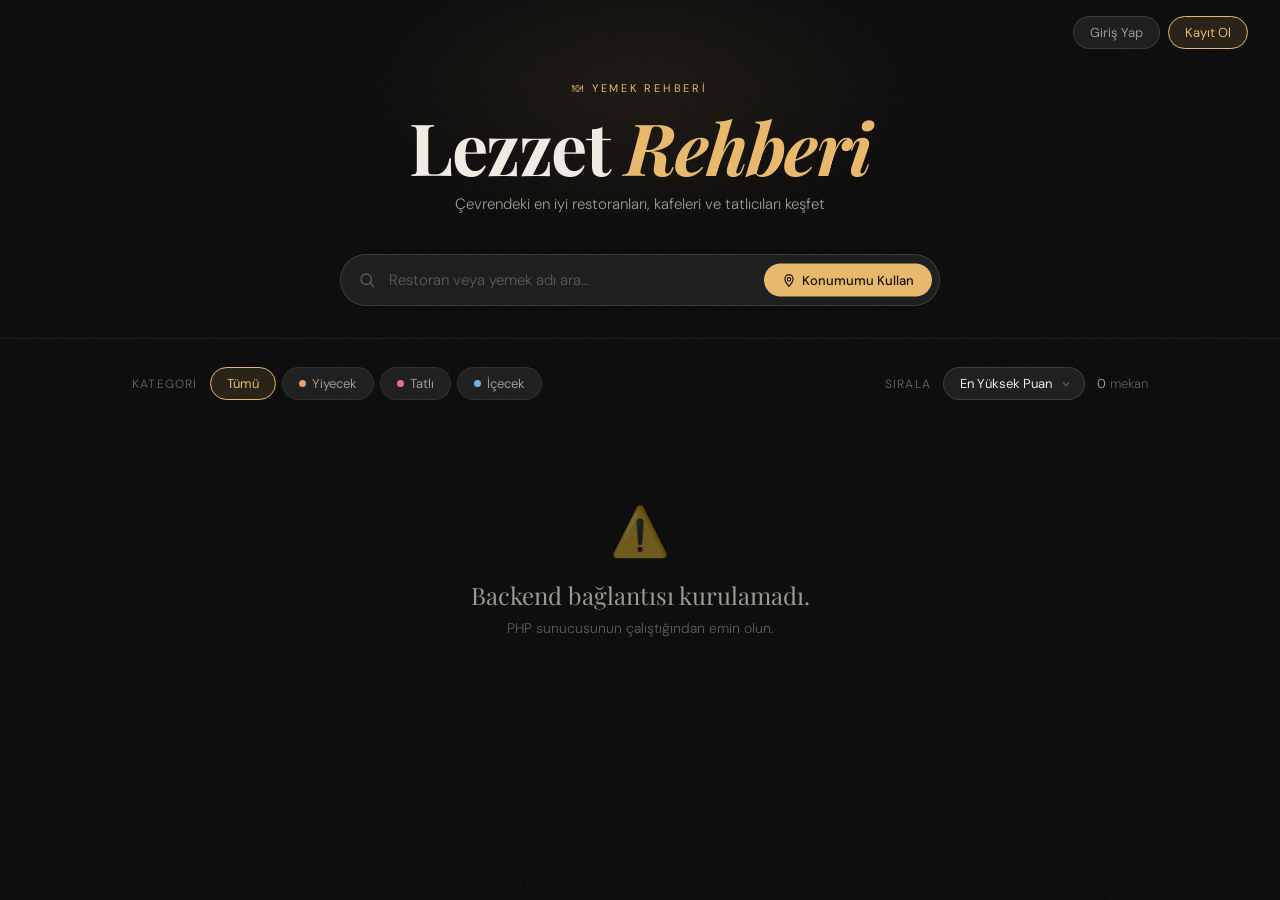
==== commit ce2782a3: "Update index.html" ====
--- a/frontend/index.html
+++ b/frontend/index.html
@@ -159,6 +159,6 @@
   </div>
 </div>
 
-<script src="app.js"></script>
+<script src="script.js"></script>
 </body>
-</html>+</html>
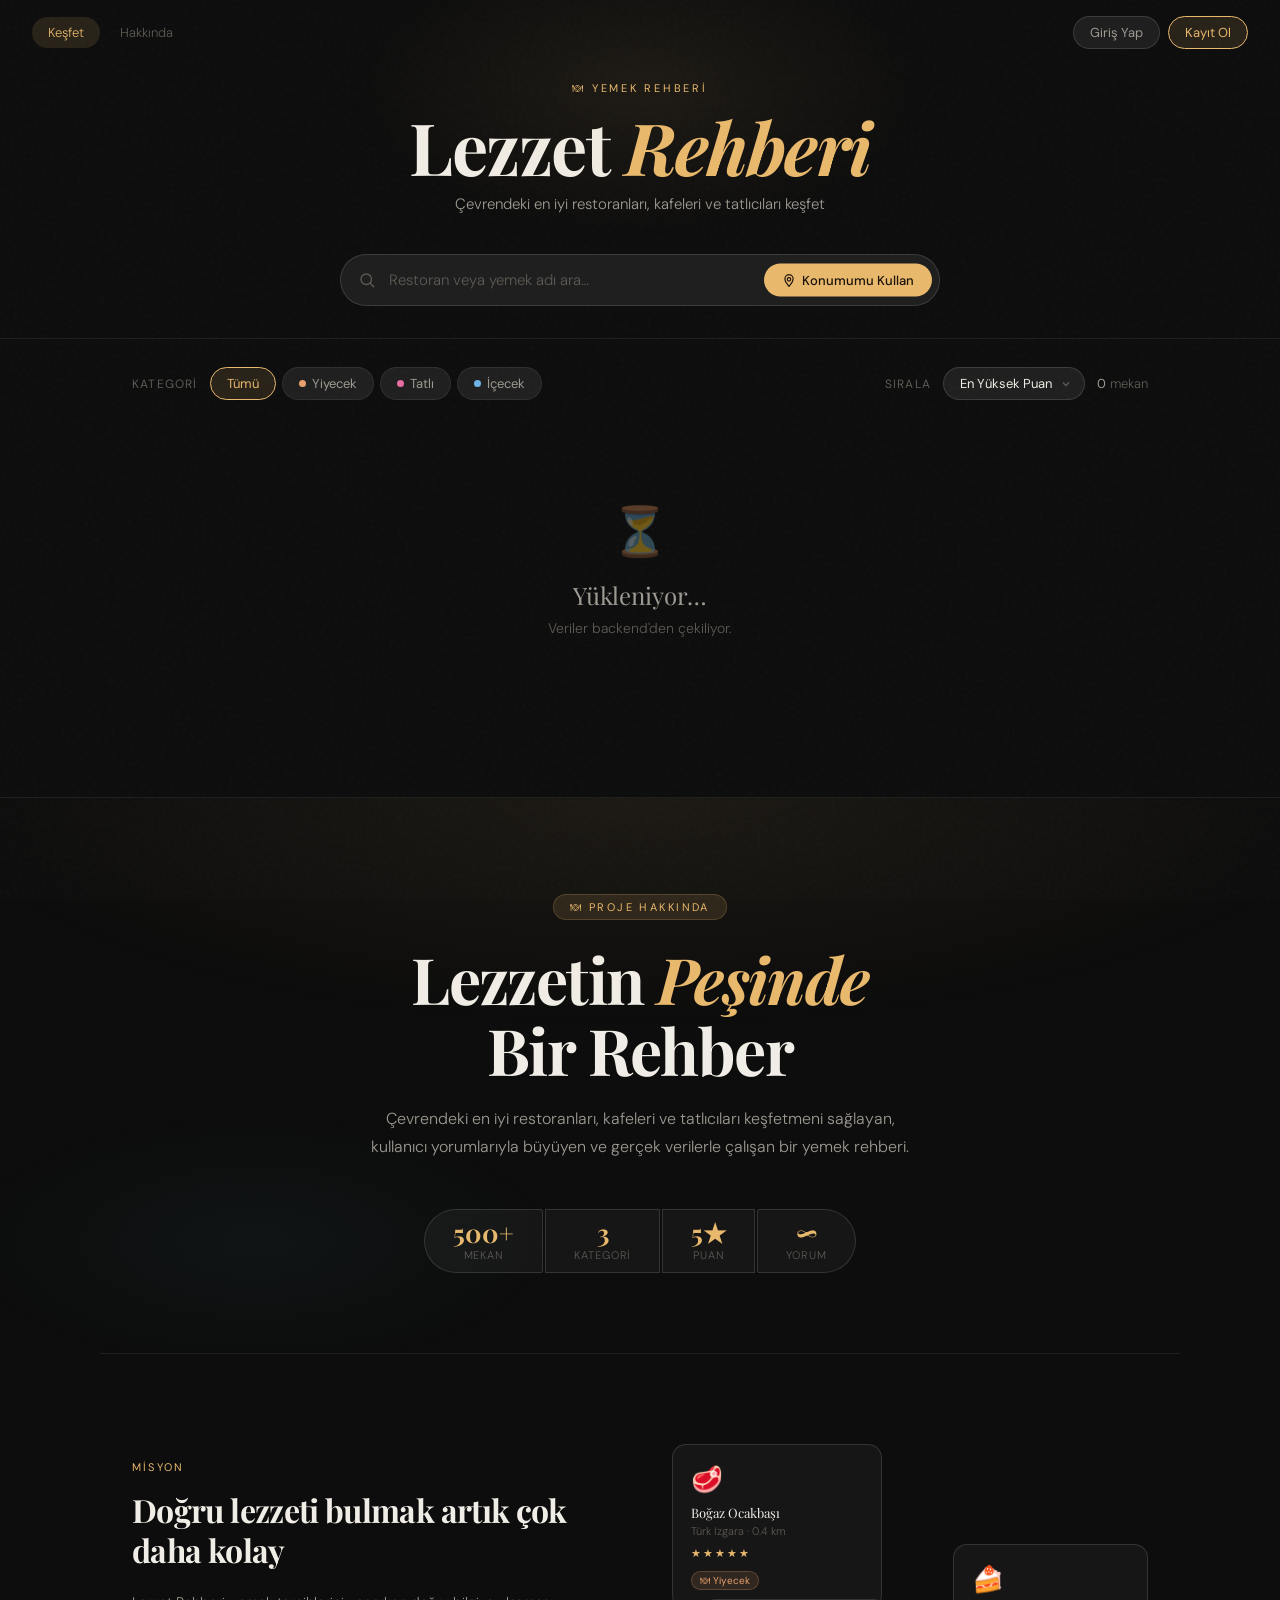
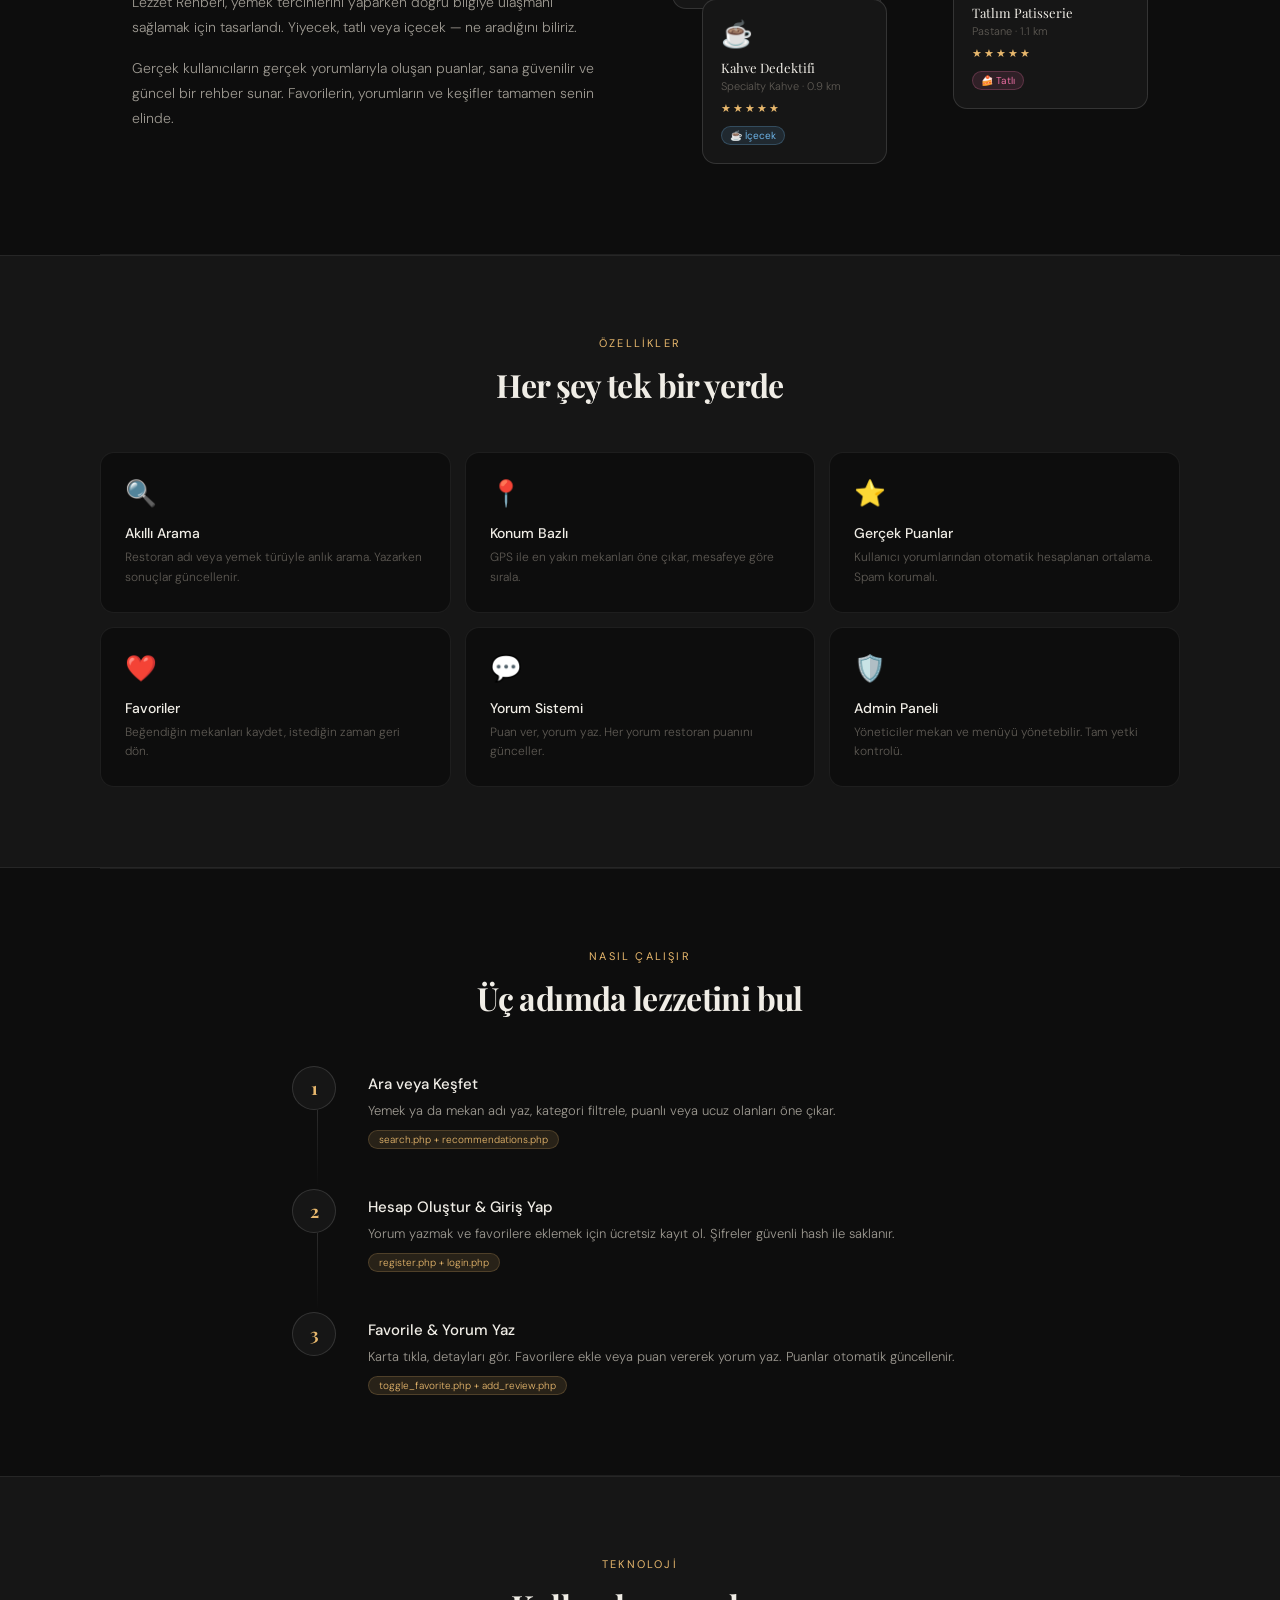
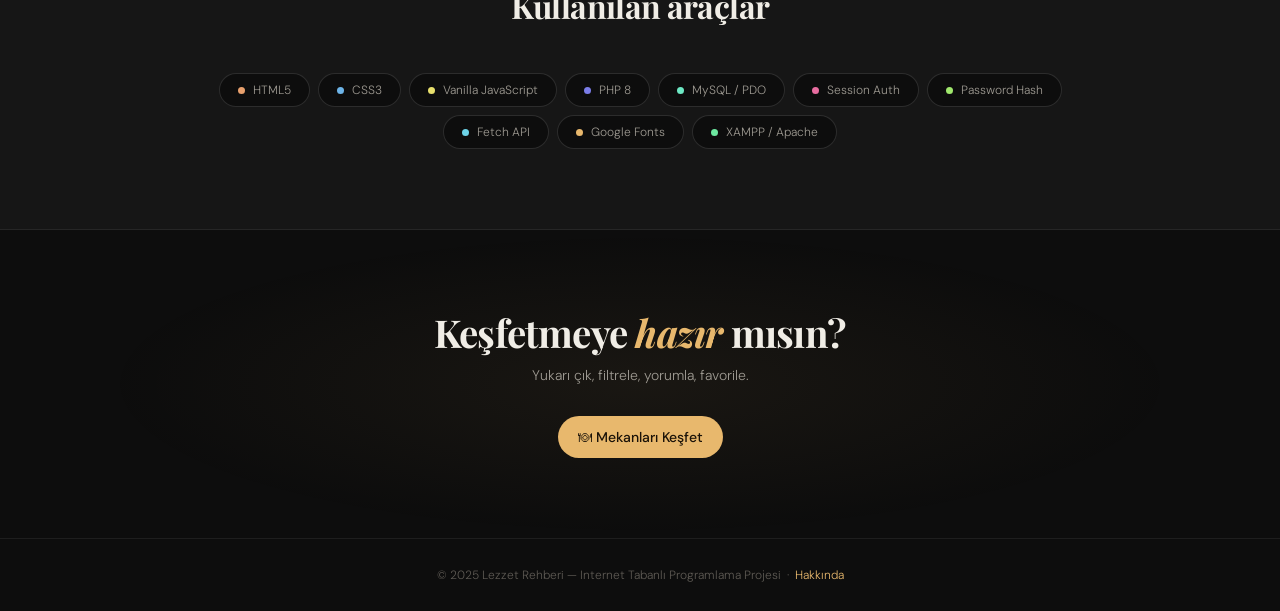
==== commit a8009699: "Hakkında bölümü eklendi ve branch yerelde kaydedildi" ====
--- a/frontend/index.html
+++ b/frontend/index.html
@@ -21,45 +21,23 @@
         <button class="auth-tab active" data-tab="login">Giriş Yap</button>
         <button class="auth-tab" data-tab="register">Kayıt Ol</button>
       </div>
-
-      <!-- LOGIN -->
       <div class="auth-form" id="form-login">
         <h2 style="font-family:'Playfair Display',serif;font-size:1.5rem;margin-bottom:4px;">Tekrar hoş geldin</h2>
         <p style="font-size:13px;color:var(--text3);margin-bottom:20px;">Favorilerin ve yorumların seni bekliyor.</p>
-        <div class="form-group">
-          <label>E-posta</label>
-          <input type="email" id="login-email" placeholder="ornek@mail.com">
-        </div>
-        <div class="form-group">
-          <label>Şifre</label>
-          <input type="password" id="login-pass" placeholder="••••••••">
-        </div>
+        <div class="form-group"><label>E-posta</label><input type="email" id="login-email" placeholder="ornek@mail.com"></div>
+        <div class="form-group"><label>Şifre</label><input type="password" id="login-pass" placeholder="••••••••"></div>
         <div class="form-msg" id="login-msg"></div>
         <button class="btn-primary" style="width:100%;margin-top:8px;" onclick="doLogin()">Giriş Yap</button>
       </div>
-
-      <!-- REGISTER -->
       <div class="auth-form" id="form-register" style="display:none;">
         <h2 style="font-family:'Playfair Display',serif;font-size:1.5rem;margin-bottom:4px;">Hesap oluştur</h2>
         <p style="font-size:13px;color:var(--text3);margin-bottom:20px;">Yorum yap, favorile, keşfet.</p>
         <div style="display:grid;grid-template-columns:1fr 1fr;gap:10px;">
-          <div class="form-group">
-            <label>Ad</label>
-            <input type="text" id="reg-fname" placeholder="Adın">
-          </div>
-          <div class="form-group">
-            <label>Soyad</label>
-            <input type="text" id="reg-lname" placeholder="Soyadın">
-          </div>
-        </div>
-        <div class="form-group">
-          <label>E-posta</label>
-          <input type="email" id="reg-email" placeholder="ornek@mail.com">
-        </div>
-        <div class="form-group">
-          <label>Şifre</label>
-          <input type="password" id="reg-pass" placeholder="En az 6 karakter">
-        </div>
+          <div class="form-group"><label>Ad</label><input type="text" id="reg-fname" placeholder="Adın"></div>
+          <div class="form-group"><label>Soyad</label><input type="text" id="reg-lname" placeholder="Soyadın"></div>
+        </div>
+        <div class="form-group"><label>E-posta</label><input type="email" id="reg-email" placeholder="ornek@mail.com"></div>
+        <div class="form-group"><label>Şifre</label><input type="password" id="reg-pass" placeholder="En az 6 karakter"></div>
         <div class="form-msg" id="reg-msg"></div>
         <button class="btn-primary" style="width:100%;margin-top:8px;" onclick="doRegister()">Kayıt Ol</button>
       </div>
@@ -82,10 +60,7 @@
           <span data-v="1">★</span><span data-v="2">★</span><span data-v="3">★</span><span data-v="4">★</span><span data-v="5">★</span>
         </div>
       </div>
-      <div class="form-group">
-        <label>Yorumun</label>
-        <textarea id="review-text" rows="3" placeholder="Bu ürün hakkında ne düşünüyorsun?"></textarea>
-      </div>
+      <div class="form-group"><label>Yorumun</label><textarea id="review-text" rows="3" placeholder="Bu ürün hakkında ne düşünüyorsun?"></textarea></div>
       <div class="form-msg" id="review-msg"></div>
       <button class="btn-primary" style="width:100%;margin-top:8px;" onclick="submitReview()">Gönder</button>
     </div>
@@ -102,10 +77,13 @@
   </div>
 </div>
 
-<!-- HEADER -->
+<!-- ═══ HEADER ═══ -->
 <header>
   <div class="header-nav">
-    <div></div>
+    <nav class="top-nav">
+      <a href="#explore" class="top-nav-link active">Keşfet</a>
+      <a href="#about" class="top-nav-link" onclick="scrollToAbout(event)">Hakkında</a>
+    </nav>
     <div id="auth-area">
       <button class="nav-btn" onclick="openAuth()">Giriş Yap</button>
       <button class="nav-btn accent" onclick="openAuth('register')">Kayıt Ol</button>
@@ -124,41 +102,191 @@
   </div>
 </header>
 
-<div class="location-banner" id="loc-banner">
-  <div class="location-pill">
-    <svg viewBox="0 0 24 24"><circle cx="12" cy="10" r="3"/><path d="M12 2C8.13 2 5 5.13 5 9c0 5.25 7 13 7 13s7-7.75 7-13c0-3.87-3.13-7-7-7z"/></svg>
-    <span id="loc-text">Konum alınıyor…</span>
-  </div>
-</div>
-
-<div class="controls">
-  <span class="controls-label">Kategori</span>
-  <div class="filter-group" id="cat-filters">
-    <button class="filter-btn active" data-cat="all">Tümü</button>
-    <button class="filter-btn" data-cat="food"><span class="dot" style="background:#e8a06d"></span>Yiyecek</button>
-    <button class="filter-btn" data-cat="dessert"><span class="dot" style="background:#e86da0"></span>Tatlı</button>
-    <button class="filter-btn" data-cat="drink"><span class="dot" style="background:#6db4e8"></span>İçecek</button>
-  </div>
-  <div class="divider"></div>
-  <span class="controls-label">Sırala</span>
-  <select class="sort-select" id="sort-select">
-    <option value="rating">En Yüksek Puan</option>
-    <option value="price-asc">En Düşük Fiyat</option>
-    <option value="price-desc">En Yüksek Fiyat</option>
-    <option value="reviews">En Çok Yorum</option>
-    <option value="dist">En Yakın</option>
-  </select>
-  <span class="results-count"><strong id="count">0</strong> mekan</span>
-</div>
-
-<div class="grid" id="grid">
-  <div class="empty">
-    <div class="empty-icon">⏳</div>
-    <h3>Yükleniyor…</h3>
-    <p>Veriler backend'den çekiliyor.</p>
-  </div>
-</div>
-
-<script src="script.js"></script>
+<!-- ═══ EXPLORE SECTION ═══ -->
+<section id="explore">
+
+  <div class="location-banner" id="loc-banner">
+    <div class="location-pill">
+      <svg viewBox="0 0 24 24"><circle cx="12" cy="10" r="3"/><path d="M12 2C8.13 2 5 5.13 5 9c0 5.25 7 13 7 13s7-7.75 7-13c0-3.87-3.13-7-7-7z"/></svg>
+      <span id="loc-text">Konum alınıyor…</span>
+    </div>
+  </div>
+
+  <div class="controls">
+    <span class="controls-label">Kategori</span>
+    <div class="filter-group" id="cat-filters">
+      <button class="filter-btn active" data-cat="all">Tümü</button>
+      <button class="filter-btn" data-cat="food"><span class="dot" style="background:#e8a06d"></span>Yiyecek</button>
+      <button class="filter-btn" data-cat="dessert"><span class="dot" style="background:#e86da0"></span>Tatlı</button>
+      <button class="filter-btn" data-cat="drink"><span class="dot" style="background:#6db4e8"></span>İçecek</button>
+    </div>
+    <div class="divider"></div>
+    <span class="controls-label">Sırala</span>
+    <select class="sort-select" id="sort-select">
+      <option value="rating">En Yüksek Puan</option>
+      <option value="price-asc">En Düşük Fiyat</option>
+      <option value="price-desc">En Yüksek Fiyat</option>
+      <option value="reviews">En Çok Yorum</option>
+      <option value="dist">En Yakın</option>
+    </select>
+    <span class="results-count"><strong id="count">0</strong> mekan</span>
+  </div>
+
+  <div class="grid" id="grid">
+    <div class="empty">
+      <div class="empty-icon">⏳</div>
+      <h3>Yükleniyor…</h3>
+      <p>Veriler backend'den çekiliyor.</p>
+    </div>
+  </div>
+
+</section>
+
+<!-- ═══ ABOUT SECTION ═══ -->
+<section id="about" class="about-section">
+
+  <!-- HERO -->
+  <div class="about-hero">
+    <div class="about-hero-glow"></div>
+    <span class="about-eyebrow">🍽 Proje Hakkında</span>
+    <h2 class="about-h2">Lezzetin <em>Peşinde</em><br>Bir Rehber</h2>
+    <p class="about-lead">Çevrendeki en iyi restoranları, kafeleri ve tatlıcıları keşfetmeni sağlayan, kullanıcı yorumlarıyla büyüyen ve gerçek verilerle çalışan bir yemek rehberi.</p>
+    <div class="about-stats">
+      <div class="about-stat"><span class="about-stat-num">500+</span><span class="about-stat-label">Mekan</span></div>
+      <div class="about-stat"><span class="about-stat-num">3</span><span class="about-stat-label">Kategori</span></div>
+      <div class="about-stat"><span class="about-stat-num">5★</span><span class="about-stat-label">Puan</span></div>
+      <div class="about-stat"><span class="about-stat-num">∞</span><span class="about-stat-label">Yorum</span></div>
+    </div>
+  </div>
+
+  <div class="about-divider"></div>
+
+  <!-- MISSION -->
+  <div class="about-mission">
+    <div class="about-mission-text">
+      <span class="about-overline">Misyon</span>
+      <h3>Doğru lezzeti bulmak artık çok daha kolay</h3>
+      <p>Lezzet Rehberi, yemek tercihlerini yaparken doğru bilgiye ulaşmanı sağlamak için tasarlandı. Yiyecek, tatlı veya içecek — ne aradığını biliriz.</p>
+      <p>Gerçek kullanıcıların gerçek yorumlarıyla oluşan puanlar, sana güvenilir ve güncel bir rehber sunar. Favorilerin, yorumların ve keşifler tamamen senin elinde.</p>
+    </div>
+    <div class="about-mission-cards">
+      <div class="m-card" style="animation-delay:0s">
+        <div class="m-card-emoji">🥩</div>
+        <div class="m-card-name">Boğaz Ocakbaşı</div>
+        <div class="m-card-sub">Türk Izgara · 0.4 km</div>
+        <div class="m-card-stars">★★★★★</div>
+        <span class="m-card-badge food">🍽 Yiyecek</span>
+      </div>
+      <div class="m-card" style="animation-delay:-2s">
+        <div class="m-card-emoji">🍰</div>
+        <div class="m-card-name">Tatlım Patisserie</div>
+        <div class="m-card-sub">Pastane · 1.1 km</div>
+        <div class="m-card-stars">★★★★★</div>
+        <span class="m-card-badge dessert">🍰 Tatlı</span>
+      </div>
+      <div class="m-card" style="animation-delay:-4s">
+        <div class="m-card-emoji">☕</div>
+        <div class="m-card-name">Kahve Dedektifi</div>
+        <div class="m-card-sub">Specialty Kahve · 0.9 km</div>
+        <div class="m-card-stars">★★★★★</div>
+        <span class="m-card-badge drink">☕ İçecek</span>
+      </div>
+    </div>
+  </div>
+
+  <div class="about-divider"></div>
+
+  <!-- FEATURES -->
+  <div class="about-features">
+    <div class="about-section-header">
+      <span class="about-overline">Özellikler</span>
+      <h3>Her şey tek bir yerde</h3>
+    </div>
+    <div class="about-features-grid">
+      <div class="about-feat c-amber"><div class="about-feat-icon">🔍</div><div class="about-feat-title">Akıllı Arama</div><div class="about-feat-desc">Restoran adı veya yemek türüyle anlık arama. Yazarken sonuçlar güncellenir.</div></div>
+      <div class="about-feat c-teal"><div class="about-feat-icon">📍</div><div class="about-feat-title">Konum Bazlı</div><div class="about-feat-desc">GPS ile en yakın mekanları öne çıkar, mesafeye göre sırala.</div></div>
+      <div class="about-feat c-green"><div class="about-feat-icon">⭐</div><div class="about-feat-title">Gerçek Puanlar</div><div class="about-feat-desc">Kullanıcı yorumlarından otomatik hesaplanan ortalama. Spam korumalı.</div></div>
+      <div class="about-feat c-pink"><div class="about-feat-icon">❤️</div><div class="about-feat-title">Favoriler</div><div class="about-feat-desc">Beğendiğin mekanları kaydet, istediğin zaman geri dön.</div></div>
+      <div class="about-feat c-blue"><div class="about-feat-icon">💬</div><div class="about-feat-title">Yorum Sistemi</div><div class="about-feat-desc">Puan ver, yorum yaz. Her yorum restoran puanını günceller.</div></div>
+      <div class="about-feat c-purple"><div class="about-feat-icon">🛡️</div><div class="about-feat-title">Admin Paneli</div><div class="about-feat-desc">Yöneticiler mekan ve menüyü yönetebilir. Tam yetki kontrolü.</div></div>
+    </div>
+  </div>
+
+  <div class="about-divider"></div>
+
+  <!-- HOW IT WORKS -->
+  <div class="about-how">
+    <div class="about-section-header">
+      <span class="about-overline">Nasıl Çalışır</span>
+      <h3>Üç adımda lezzetini bul</h3>
+    </div>
+    <div class="about-steps">
+      <div class="about-step">
+        <div class="about-step-num">1</div>
+        <div class="about-step-body">
+          <h4>Ara veya Keşfet</h4>
+          <p>Yemek ya da mekan adı yaz, kategori filtrele, puanlı veya ucuz olanları öne çıkar.</p>
+          <span class="about-step-tag">search.php + recommendations.php</span>
+        </div>
+      </div>
+      <div class="about-step">
+        <div class="about-step-num">2</div>
+        <div class="about-step-body">
+          <h4>Hesap Oluştur & Giriş Yap</h4>
+          <p>Yorum yazmak ve favorilere eklemek için ücretsiz kayıt ol. Şifreler güvenli hash ile saklanır.</p>
+          <span class="about-step-tag">register.php + login.php</span>
+        </div>
+      </div>
+      <div class="about-step">
+        <div class="about-step-num">3</div>
+        <div class="about-step-body">
+          <h4>Favorile & Yorum Yaz</h4>
+          <p>Karta tıkla, detayları gör. Favorilere ekle veya puan vererek yorum yaz. Puanlar otomatik güncellenir.</p>
+          <span class="about-step-tag">toggle_favorite.php + add_review.php</span>
+        </div>
+      </div>
+    </div>
+  </div>
+
+  <div class="about-divider"></div>
+
+  <!-- TECH STACK -->
+  <div class="about-tech">
+    <div class="about-section-header">
+      <span class="about-overline">Teknoloji</span>
+      <h3>Kullanılan araçlar</h3>
+    </div>
+    <div class="about-tech-grid">
+      <span class="about-tech-pill"><span class="dot" style="background:#e8a06d"></span>HTML5</span>
+      <span class="about-tech-pill"><span class="dot" style="background:#6db4e8"></span>CSS3</span>
+      <span class="about-tech-pill"><span class="dot" style="background:#e8e06d"></span>Vanilla JavaScript</span>
+      <span class="about-tech-pill"><span class="dot" style="background:#7b7de8"></span>PHP 8</span>
+      <span class="about-tech-pill"><span class="dot" style="background:#6de8c4"></span>MySQL / PDO</span>
+      <span class="about-tech-pill"><span class="dot" style="background:#e86da0"></span>Session Auth</span>
+      <span class="about-tech-pill"><span class="dot" style="background:#a0e86d"></span>Password Hash</span>
+      <span class="about-tech-pill"><span class="dot" style="background:#6dd4e8"></span>Fetch API</span>
+      <span class="about-tech-pill"><span class="dot" style="background:#e8b86d"></span>Google Fonts</span>
+      <span class="about-tech-pill"><span class="dot" style="background:#6de8a0"></span>XAMPP / Apache</span>
+    </div>
+  </div>
+
+  <!-- CTA -->
+  <div class="about-cta">
+    <div class="about-cta-glow"></div>
+    <h3>Keşfetmeye <em>hazır</em> mısın?</h3>
+    <p>Yukarı çık, filtrele, yorumla, favorile.</p>
+    <button class="btn-primary" onclick="scrollToTop()">🍽 Mekanları Keşfet</button>
+  </div>
+
+</section>
+
+<!-- FOOTER -->
+<footer class="site-footer">
+  <p>© 2025 Lezzet Rehberi — Internet Tabanlı Programlama Projesi &nbsp;·&nbsp;
+    <a href="#about" onclick="scrollToAbout(event)">Hakkında</a>
+  </p>
+</footer>
+
+<script src="app.js"></script>
 </body>
-</html>
+</html>
--- a/frontend/style.css
+++ b/frontend/style.css
@@ -287,4 +287,558 @@
   h1 { font-size: 2.2rem; }
   .grid { grid-template-columns: 1fr; }
   .header-nav { flex-wrap: wrap; gap: 8px; }
+}
+*, *::before, *::after { box-sizing: border-box; margin: 0; padding: 0; }
+
+:root {
+  --bg: #0d0d0d;
+  --bg2: #161616;
+  --bg3: #1f1f1f;
+  --bg4: #2a2a2a;
+  --border: rgba(255,255,255,0.07);
+  --border2: rgba(255,255,255,0.13);
+  --text: #f0ede6;
+  --text2: #9e9a92;
+  --text3: #5e5a54;
+  --accent: #e8b86d;
+  --accent-dim: rgba(232,184,109,0.12);
+  --red: #e86d6d;
+  --green: #6de8a0;
+  --teal: #6dd4e8;
+  --tag-bg: #242424;
+  --radius: 14px;
+  --radius-sm: 8px;
+  --shadow: 0 4px 32px rgba(0,0,0,0.5);
+}
+
+body {
+  background: var(--bg);
+  color: var(--text);
+  font-family: 'DM Sans', sans-serif;
+  font-weight: 300;
+  min-height: 100vh;
+  overflow-x: hidden;
+}
+body::before {
+  content: '';
+  position: fixed; inset: 0;
+  background-image: url("data:image/svg+xml,%3Csvg viewBox='0 0 256 256' xmlns='http://www.w3.org/2000/svg'%3E%3Cfilter id='noise'%3E%3CfeTurbulence type='fractalNoise' baseFrequency='0.9' numOctaves='4' stitchTiles='stitch'/%3E%3C/filter%3E%3Crect width='100%25' height='100%25' filter='url(%23noise)' opacity='0.04'/%3E%3C/svg%3E");
+  pointer-events: none; z-index: 0; opacity: 0.6;
+}
+
+/* ── HEADER ── */
+header {
+  position: relative;
+  padding: 1rem 2rem 2rem;
+  text-align: center;
+  border-bottom: 1px solid var(--border);
+  overflow: hidden;
+}
+header::after {
+  content: '';
+  position: absolute;
+  top: -60px; left: 50%; transform: translateX(-50%);
+  width: 600px; height: 300px;
+  background: radial-gradient(ellipse at center, rgba(232,184,109,0.08) 0%, transparent 70%);
+  pointer-events: none;
+}
+.header-nav {
+  display: flex;
+  justify-content: space-between;
+  align-items: center;
+  margin-bottom: 2rem;
+  position: relative; z-index: 1;
+}
+#auth-area { display: flex; gap: 8px; align-items: center; }
+.nav-btn {
+  background: var(--bg3);
+  border: 1px solid var(--border2);
+  border-radius: 50px;
+  padding: 7px 16px;
+  font-family: 'DM Sans', sans-serif;
+  font-size: 13px; color: var(--text2);
+  cursor: pointer; transition: all 0.18s;
+}
+.nav-btn:hover { color: var(--text); border-color: rgba(255,255,255,0.2); }
+.nav-btn.accent { background: var(--accent-dim); border-color: var(--accent); color: var(--accent); }
+.nav-btn.accent:hover { background: rgba(232,184,109,0.2); }
+.user-greeting { font-size: 13px; color: var(--text2); }
+.user-greeting strong { color: var(--accent); font-weight: 500; }
+
+.brand-eyebrow {
+  font-size: 11px; letter-spacing: 0.25em;
+  text-transform: uppercase; color: var(--accent);
+  margin-bottom: 0.75rem; font-weight: 400;
+}
+h1 {
+  font-family: 'Playfair Display', serif;
+  font-size: clamp(2.5rem, 6vw, 4.5rem);
+  font-weight: 700; line-height: 1.1;
+  letter-spacing: -0.02em;
+  color: var(--text); margin-bottom: 0.5rem;
+}
+h1 em { font-style: italic; color: var(--accent); }
+.tagline { font-size: 15px; color: var(--text2); font-weight: 300; margin-bottom: 2.5rem; }
+
+/* ── SEARCH ── */
+.search-wrap { max-width: 600px; margin: 0 auto; position: relative; }
+.search-wrap svg.icon {
+  position: absolute; left: 18px; top: 50%; transform: translateY(-50%);
+  width: 18px; height: 18px;
+  stroke: var(--text3); fill: none; stroke-width: 1.8; stroke-linecap: round;
+}
+#search-input {
+  width: 100%; background: var(--bg3);
+  border: 1px solid var(--border2); border-radius: 50px;
+  padding: 15px 20px 15px 48px;
+  font-family: 'DM Sans', sans-serif; font-size: 15px; font-weight: 300;
+  color: var(--text); outline: none;
+  transition: border-color 0.2s, box-shadow 0.2s;
+}
+#search-input::placeholder { color: var(--text3); }
+#search-input:focus { border-color: var(--accent); box-shadow: 0 0 0 3px rgba(232,184,109,0.12); }
+.search-location {
+  position: absolute; right: 8px; top: 50%; transform: translateY(-50%);
+  background: var(--accent); color: #1a1208;
+  border: none; border-radius: 40px; padding: 8px 18px;
+  font-family: 'DM Sans', sans-serif; font-size: 13px; font-weight: 500;
+  cursor: pointer; display: flex; align-items: center; gap: 6px;
+  transition: background 0.2s, transform 0.1s;
+}
+.search-location:hover { background: #f5cc8a; transform: translateY(-50%) scale(1.02); }
+.search-location svg { width: 14px; height: 14px; stroke: currentColor; fill: none; stroke-width: 2; }
+
+/* ── CONTROLS ── */
+.controls {
+  max-width: 1080px; margin: 0 auto;
+  padding: 1.75rem 2rem 1.25rem;
+  display: flex; flex-wrap: wrap; gap: 12px; align-items: center;
+}
+.controls-label { font-size: 12px; color: var(--text3); letter-spacing: 0.1em; text-transform: uppercase; font-weight: 400; white-space: nowrap; }
+.filter-group { display: flex; gap: 6px; flex-wrap: wrap; }
+.filter-btn {
+  background: var(--bg3); border: 1px solid var(--border);
+  border-radius: 50px; padding: 7px 16px;
+  font-family: 'DM Sans', sans-serif; font-size: 13px; color: var(--text2);
+  cursor: pointer; transition: all 0.18s;
+  display: flex; align-items: center; gap: 6px; white-space: nowrap;
+}
+.filter-btn:hover { border-color: var(--border2); color: var(--text); }
+.filter-btn.active { background: var(--accent-dim); border-color: var(--accent); color: var(--accent); }
+.filter-btn .dot { width: 7px; height: 7px; border-radius: 50%; flex-shrink: 0; }
+.sort-select {
+  background: var(--bg3); border: 1px solid var(--border2);
+  border-radius: 50px; padding: 7px 32px 7px 16px;
+  font-family: 'DM Sans', sans-serif; font-size: 13px; color: var(--text);
+  cursor: pointer; outline: none; appearance: none;
+  background-image: url("data:image/svg+xml,%3Csvg xmlns='http://www.w3.org/2000/svg' width='12' height='12' viewBox='0 0 24 24' fill='none' stroke='%235e5a54' stroke-width='2.5'%3E%3Cpath d='M6 9l6 6 6-6'/%3E%3C/svg%3E");
+  background-repeat: no-repeat; background-position: right 12px center;
+  transition: border-color 0.2s;
+}
+.sort-select:focus { border-color: var(--accent); }
+.divider { flex: 1; }
+.results-count { font-size: 13px; color: var(--text3); white-space: nowrap; }
+.results-count strong { color: var(--text2); font-weight: 400; }
+
+/* ── LOCATION BANNER ── */
+.location-banner { max-width: 1080px; margin: 0 auto; padding: 0 2rem 1.25rem; display: none; align-items: center; gap: 10px; }
+.location-banner.visible { display: flex; }
+.location-pill { background: rgba(109,212,232,0.1); border: 1px solid rgba(109,212,232,0.25); border-radius: 50px; padding: 6px 14px; font-size: 13px; color: var(--teal); display: flex; align-items: center; gap: 6px; }
+.location-pill svg { width: 13px; height: 13px; stroke: currentColor; fill: none; stroke-width: 2; }
+
+/* ── GRID ── */
+.grid { max-width: 1080px; margin: 0 auto; padding: 0 2rem 5rem; display: grid; grid-template-columns: repeat(auto-fill, minmax(310px, 1fr)); gap: 20px; }
+
+/* ── CARD ── */
+.card {
+  background: var(--bg2); border: 1px solid var(--border);
+  border-radius: var(--radius); overflow: hidden; cursor: pointer;
+  transition: transform 0.22s cubic-bezier(.25,.8,.25,1), border-color 0.22s, box-shadow 0.22s;
+  position: relative; display: flex; flex-direction: column;
+  animation: fadeUp 0.35s both;
+}
+@keyframes fadeUp { from { opacity:0; transform:translateY(16px); } to { opacity:1; transform:translateY(0); } }
+.card:hover { transform: translateY(-4px); border-color: var(--border2); box-shadow: var(--shadow); }
+.card:hover .card-img img { transform: scale(1.05); }
+
+.card-img { height: 190px; overflow: hidden; position: relative; background: var(--bg3); }
+.card-img img { width: 100%; height: 100%; object-fit: cover; transition: transform 0.5s ease; display: block; }
+.card-img-placeholder { width: 100%; height: 100%; display: flex; align-items: center; justify-content: center; font-size: 3rem; background: linear-gradient(135deg, var(--bg3), var(--bg4)); }
+.card-badge { position: absolute; top: 12px; left: 12px; background: rgba(13,13,13,0.8); backdrop-filter: blur(8px); border: 1px solid var(--border2); border-radius: 50px; padding: 4px 10px; font-size: 11px; color: var(--text2); font-weight: 400; letter-spacing: 0.05em; }
+.card-badge.food    { color: #e8a06d; border-color: rgba(232,160,109,0.3); }
+.card-badge.dessert { color: #e86da0; border-color: rgba(232,109,160,0.3); }
+.card-badge.drink   { color: #6db4e8; border-color: rgba(109,180,232,0.3); }
+.card-fav { position: absolute; top: 12px; right: 12px; width: 32px; height: 32px; background: rgba(13,13,13,0.8); backdrop-filter: blur(8px); border: 1px solid var(--border2); border-radius: 50%; display: flex; align-items: center; justify-content: center; cursor: pointer; transition: background 0.15s, border-color 0.15s; }
+.card-fav:hover  { background: rgba(232,109,109,0.2); border-color: rgba(232,109,109,0.4); }
+.card-fav.active { background: rgba(232,109,109,0.2); border-color: rgba(232,109,109,0.5); }
+.card-fav svg { width: 15px; height: 15px; stroke: var(--text2); fill: none; stroke-width: 2; }
+.card-fav.active svg { stroke: var(--red); fill: var(--red); }
+
+.card-body { padding: 18px 20px; flex: 1; display: flex; flex-direction: column; gap: 10px; }
+.card-top  { display: flex; justify-content: space-between; align-items: flex-start; gap: 12px; }
+.card-name { font-family: 'Playfair Display', serif; font-size: 18px; font-weight: 400; color: var(--text); line-height: 1.2; }
+.card-rating { display: flex; align-items: center; gap: 5px; flex-shrink: 0; }
+.stars { display: flex; gap: 2px; }
+.star { width: 12px; height: 12px; fill: var(--accent); stroke: var(--accent); }
+.star.half  { fill: none; }
+.star.empty { fill: none; stroke: var(--text3); }
+.rating-num { font-size: 14px; color: var(--accent); font-weight: 500; }
+.card-meta { display: flex; align-items: center; gap: 8px; flex-wrap: wrap; }
+.card-cuisine { font-size: 12px; color: var(--text3); font-weight: 400; }
+.sep { color: var(--text3); font-size: 10px; }
+.card-reviews { font-size: 12px; color: var(--text3); }
+.card-tags { display: flex; gap: 6px; flex-wrap: wrap; }
+.tag { background: var(--tag-bg); border: 1px solid var(--border); border-radius: var(--radius-sm); padding: 3px 10px; font-size: 11px; color: var(--text2); font-weight: 300; }
+.card-footer { margin-top: auto; padding-top: 14px; border-top: 1px solid var(--border); display: flex; align-items: center; justify-content: space-between; }
+.card-price { display: flex; align-items: baseline; gap: 4px; }
+.price-label { font-size: 12px; color: var(--text3); }
+.price-range { font-size: 13px; color: var(--text2); }
+.price-range span.dim { color: var(--text3); }
+.card-dist { display: flex; align-items: center; gap: 5px; font-size: 12px; color: var(--text3); }
+.card-dist svg { width: 13px; height: 13px; stroke: var(--text3); fill: none; stroke-width: 1.8; }
+.open-badge   { font-size: 11px; color: var(--green); background: rgba(109,232,160,0.1); border: 1px solid rgba(109,232,160,0.2); border-radius: 50px; padding: 3px 9px; font-weight: 400; }
+.closed-badge { font-size: 11px; color: var(--red); background: rgba(232,109,109,0.08); border: 1px solid rgba(232,109,109,0.2); border-radius: 50px; padding: 3px 9px; }
+
+/* ── EMPTY ── */
+.empty { grid-column: 1/-1; text-align: center; padding: 5rem 2rem; }
+.empty-icon { font-size: 3rem; margin-bottom: 1rem; opacity: 0.4; }
+.empty h3 { font-family: 'Playfair Display', serif; font-size: 1.5rem; color: var(--text2); margin-bottom: 0.5rem; font-weight: 400; }
+.empty p { font-size: 14px; color: var(--text3); }
+
+/* ── MODAL (shared) ── */
+.modal-overlay { position: fixed; inset: 0; background: rgba(0,0,0,0.75); backdrop-filter: blur(6px); z-index: 100; display: none; align-items: center; justify-content: center; padding: 1rem; }
+.modal-overlay.open { display: flex; }
+.modal { background: var(--bg2); border: 1px solid var(--border2); border-radius: 20px; max-width: 560px; width: 100%; max-height: 88vh; overflow-y: auto; position: relative; animation: modalIn 0.28s cubic-bezier(.34,1.56,.64,1); }
+@keyframes modalIn { from { opacity:0; transform:scale(0.92) translateY(20px); } to { opacity:1; transform:scale(1) translateY(0); } }
+.modal-close { position: absolute; top: 16px; right: 16px; width: 32px; height: 32px; background: var(--bg3); border: 1px solid var(--border); border-radius: 50%; display: flex; align-items: center; justify-content: center; cursor: pointer; z-index: 2; }
+.modal-close svg { width: 14px; height: 14px; stroke: var(--text2); fill: none; stroke-width: 2.5; }
+.modal-close:hover { border-color: var(--border2); }
+.modal-img { height: 220px; width: 100%; object-fit: cover; border-radius: 19px 19px 0 0; display: block; }
+.modal-img-ph { height: 220px; width: 100%; display: flex; align-items: center; justify-content: center; font-size: 4rem; background: var(--bg3); border-radius: 19px 19px 0 0; }
+.modal-content { padding: 24px; }
+.modal-header { margin-bottom: 16px; }
+.modal-header h2 { font-family: 'Playfair Display', serif; font-size: 1.6rem; font-weight: 700; margin-bottom: 6px; }
+.modal-meta { display: flex; align-items: center; gap: 10px; flex-wrap: wrap; }
+.modal-section { margin-top: 20px; }
+.modal-section-title { font-size: 11px; letter-spacing: 0.12em; text-transform: uppercase; color: var(--text3); margin-bottom: 10px; font-weight: 400; }
+.modal-hours { display: grid; grid-template-columns: 1fr 1fr; gap: 6px; font-size: 13px; color: var(--text2); }
+.modal-hours span:nth-child(odd) { color: var(--text3); }
+.modal-tags { display: flex; gap: 6px; flex-wrap: wrap; }
+.modal-desc { font-size: 14px; color: var(--text2); line-height: 1.6; font-weight: 300; }
+.modal-actions { display: flex; gap: 10px; margin-top: 24px; }
+
+/* ── REVIEWS IN MODAL ── */
+.review-list { display: flex; flex-direction: column; gap: 12px; }
+.review-item { background: var(--bg3); border: 1px solid var(--border); border-radius: var(--radius-sm); padding: 12px 14px; }
+.review-header { display: flex; justify-content: space-between; align-items: center; margin-bottom: 6px; }
+.review-author { font-size: 13px; font-weight: 500; color: var(--text2); }
+.review-date { font-size: 11px; color: var(--text3); }
+.review-text { font-size: 13px; color: var(--text2); line-height: 1.5; font-weight: 300; }
+.review-empty { font-size: 13px; color: var(--text3); font-style: italic; }
+
+/* ── AUTH FORM ── */
+.auth-tabs { display: flex; gap: 0; border: 1px solid var(--border2); border-radius: 50px; padding: 4px; margin-bottom: 24px; width: fit-content; }
+.auth-tab { background: none; border: none; border-radius: 50px; padding: 7px 20px; font-family: 'DM Sans', sans-serif; font-size: 13px; color: var(--text3); cursor: pointer; transition: all 0.18s; }
+.auth-tab.active { background: var(--accent-dim); color: var(--accent); }
+.form-group { display: flex; flex-direction: column; gap: 6px; margin-bottom: 12px; }
+.form-group label { font-size: 12px; color: var(--text3); letter-spacing: 0.05em; text-transform: uppercase; }
+.form-group input, .form-group textarea {
+  background: var(--bg3); border: 1px solid var(--border2); border-radius: var(--radius-sm);
+  padding: 10px 14px; font-family: 'DM Sans', sans-serif; font-size: 14px; color: var(--text);
+  outline: none; transition: border-color 0.2s; resize: vertical;
+}
+.form-group input::placeholder, .form-group textarea::placeholder { color: var(--text3); }
+.form-group input:focus, .form-group textarea:focus { border-color: var(--accent); }
+.form-msg { font-size: 13px; min-height: 18px; margin-bottom: 4px; }
+.form-msg.ok  { color: var(--green); }
+.form-msg.err { color: var(--red); }
+
+/* ── STAR PICKER ── */
+.star-picker { display: flex; gap: 6px; }
+.star-picker span { font-size: 28px; color: var(--text3); cursor: pointer; transition: color 0.12s; }
+.star-picker span.lit { color: var(--accent); }
+
+/* ── BUTTONS ── */
+.btn-primary { flex: 1; background: var(--accent); color: #1a1208; border: none; border-radius: 50px; padding: 12px 20px; font-family: 'DM Sans', sans-serif; font-size: 14px; font-weight: 500; cursor: pointer; transition: background 0.2s; }
+.btn-primary:hover { background: #f5cc8a; }
+.btn-secondary { flex: 1; background: var(--bg3); color: var(--text2); border: 1px solid var(--border2); border-radius: 50px; padding: 12px 20px; font-family: 'DM Sans', sans-serif; font-size: 14px; font-weight: 400; cursor: pointer; transition: background 0.2s, border-color 0.2s; }
+.btn-secondary:hover { background: var(--bg4); border-color: rgba(255,255,255,0.2); color: var(--text); }
+.btn-sm { padding: 7px 14px; font-size: 12px; border-radius: 50px; border: 1px solid var(--border2); background: var(--bg3); color: var(--text2); cursor: pointer; font-family: 'DM Sans', sans-serif; transition: all 0.15s; }
+.btn-sm:hover { border-color: var(--accent); color: var(--accent); }
+
+.pr { font-family: monospace; letter-spacing: 0; }
+::-webkit-scrollbar { width: 6px; }
+::-webkit-scrollbar-track { background: transparent; }
+::-webkit-scrollbar-thumb { background: var(--bg4); border-radius: 3px; }
+
+@media (max-width: 600px) {
+  header { padding: 1rem 1.25rem 1.75rem; }
+  .controls, .grid, .location-banner { padding-left: 1.25rem; padding-right: 1.25rem; }
+  h1 { font-size: 2.2rem; }
+  .grid { grid-template-columns: 1fr; }
+  .header-nav { flex-wrap: wrap; gap: 8px; }
+}
+
+/* ══════════════════════════════════════════
+   TOP NAV (Keşfet / Hakkında)
+══════════════════════════════════════════ */
+.top-nav { display: flex; gap: 4px; }
+.top-nav-link {
+  padding: 7px 16px;
+  font-size: 13px; color: var(--text3);
+  text-decoration: none;
+  border-radius: 50px;
+  transition: color 0.18s, background 0.18s;
+}
+.top-nav-link:hover { color: var(--text2); background: var(--bg3); }
+.top-nav-link.active { color: var(--accent); background: var(--accent-dim); }
+
+/* ══════════════════════════════════════════
+   ABOUT SECTION — wrapper
+══════════════════════════════════════════ */
+.about-section {
+  border-top: 1px solid var(--border);
+  background: var(--bg);
+}
+
+/* HERO */
+.about-hero {
+  position: relative;
+  padding: 6rem 2rem 5rem;
+  text-align: center;
+  overflow: hidden;
+}
+.about-hero-glow {
+  position: absolute; inset: 0;
+  background:
+    radial-gradient(ellipse 80% 60% at 50% 0%, rgba(232,184,109,0.07) 0%, transparent 70%),
+    radial-gradient(ellipse 40% 40% at 20% 80%, rgba(109,212,232,0.04) 0%, transparent 60%);
+  pointer-events: none;
+}
+.about-eyebrow {
+  display: inline-flex; align-items: center; gap: 8px;
+  font-size: 11px; letter-spacing: 0.22em;
+  text-transform: uppercase; color: var(--accent);
+  background: var(--accent-dim);
+  border: 1px solid rgba(232,184,109,0.2);
+  border-radius: 50px; padding: 5px 16px;
+  margin-bottom: 1.5rem; font-weight: 400;
+}
+.about-h2 {
+  font-family: 'Playfair Display', serif;
+  font-size: clamp(2.4rem, 5vw, 4rem);
+  font-weight: 700; line-height: 1.1;
+  letter-spacing: -0.025em;
+  margin-bottom: 1.25rem;
+}
+.about-h2 em { font-style: italic; color: var(--accent); }
+.about-lead {
+  max-width: 540px; margin: 0 auto 3rem;
+  font-size: 16px; color: var(--text2);
+  line-height: 1.75; font-weight: 300;
+}
+.about-stats {
+  display: flex; gap: 2px; justify-content: center; flex-wrap: wrap;
+}
+.about-stat {
+  background: var(--bg2);
+  border: 1px solid var(--border2);
+  padding: 10px 28px;
+  display: flex; flex-direction: column; align-items: center; gap: 2px;
+}
+.about-stat:first-child { border-radius: 50px 4px 4px 50px; }
+.about-stat:last-child  { border-radius: 4px 50px 50px 4px; }
+.about-stat-num   { font-family: 'Playfair Display', serif; font-size: 1.6rem; font-weight: 700; color: var(--accent); line-height: 1; }
+.about-stat-label { font-size: 11px; color: var(--text3); letter-spacing: 0.08em; text-transform: uppercase; }
+
+/* DIVIDER */
+.about-divider { max-width: 1080px; margin: 0 auto; height: 1px; background: var(--border); }
+
+/* MISSION */
+.about-mission {
+  max-width: 1080px; margin: 0 auto;
+  padding: 5rem 2rem;
+  display: grid; grid-template-columns: 1fr 1fr;
+  gap: 4rem; align-items: center;
+}
+.about-overline {
+  display: block;
+  font-size: 11px; letter-spacing: 0.2em;
+  text-transform: uppercase; color: var(--accent);
+  font-weight: 400; margin-bottom: 1rem;
+}
+.about-mission-text h3 {
+  font-family: 'Playfair Display', serif;
+  font-size: clamp(1.5rem, 2.5vw, 2.1rem);
+  font-weight: 700; line-height: 1.25;
+  letter-spacing: -0.02em; margin-bottom: 1.25rem;
+}
+.about-mission-text p {
+  font-size: 14px; color: var(--text2);
+  line-height: 1.8; margin-bottom: 1rem; font-weight: 300;
+}
+.about-mission-cards {
+  position: relative; height: 340px;
+}
+.m-card {
+  position: absolute;
+  background: var(--bg2);
+  border: 1px solid var(--border2);
+  border-radius: 14px; padding: 18px;
+  animation: mfloat linear infinite;
+}
+.m-card:nth-child(1) { width: 210px; top: 10px;  left: 0;   animation-duration: 7s; }
+.m-card:nth-child(2) { width: 195px; top: 110px; right: 0;  animation-duration: 8s; }
+.m-card:nth-child(3) { width: 185px; bottom: 10px; left: 30px; animation-duration: 6s; }
+@keyframes mfloat { 0%,100%{transform:translateY(0)} 50%{transform:translateY(-10px)} }
+.m-card-emoji { font-size: 1.6rem; margin-bottom: 8px; }
+.m-card-name  { font-family: 'Playfair Display', serif; font-size: 13px; margin-bottom: 3px; }
+.m-card-sub   { font-size: 11px; color: var(--text3); margin-bottom: 8px; }
+.m-card-stars { color: var(--accent); font-size: 11px; letter-spacing: 2px; margin-bottom: 8px; }
+.m-card-badge { display: inline-block; font-size: 10px; padding: 2px 8px; border-radius: 50px; font-weight: 400; }
+.m-card-badge.food    { background: rgba(232,160,109,0.12); color: #e8a06d; border: 1px solid rgba(232,160,109,0.25); }
+.m-card-badge.dessert { background: rgba(232,109,160,0.12); color: #e86da0; border: 1px solid rgba(232,109,160,0.25); }
+.m-card-badge.drink   { background: rgba(109,180,232,0.12); color: #6db4e8; border: 1px solid rgba(109,180,232,0.25); }
+
+/* FEATURES */
+.about-features {
+  background: var(--bg2);
+  border-top: 1px solid var(--border);
+  border-bottom: 1px solid var(--border);
+  padding: 5rem 2rem;
+}
+.about-section-header {
+  text-align: center; max-width: 500px;
+  margin: 0 auto 3rem;
+}
+.about-section-header h3 {
+  font-family: 'Playfair Display', serif;
+  font-size: clamp(1.5rem, 2.5vw, 2rem);
+  font-weight: 700; line-height: 1.2;
+  letter-spacing: -0.02em;
+}
+.about-features-grid {
+  max-width: 1080px; margin: 0 auto;
+  display: grid;
+  grid-template-columns: repeat(auto-fill, minmax(260px, 1fr));
+  gap: 14px;
+}
+.about-feat {
+  background: var(--bg);
+  border: 1px solid var(--border);
+  border-radius: 14px; padding: 24px;
+  position: relative; overflow: hidden;
+  transition: border-color 0.2s, transform 0.2s;
+}
+.about-feat::before {
+  content: ''; position: absolute;
+  top: 0; left: 0; right: 0; height: 2px;
+  opacity: 0; transition: opacity 0.2s;
+}
+.about-feat:hover { border-color: var(--border2); transform: translateY(-3px); }
+.about-feat:hover::before { opacity: 1; }
+.about-feat.c-amber::before { background: var(--accent); }
+.about-feat.c-teal::before  { background: var(--teal); }
+.about-feat.c-green::before { background: var(--green); }
+.about-feat.c-pink::before  { background: #e86da0; }
+.about-feat.c-blue::before  { background: #6db4e8; }
+.about-feat.c-purple::before{ background: #a06de8; }
+.about-feat-icon  { font-size: 1.6rem; margin-bottom: 14px; }
+.about-feat-title { font-size: 14px; font-weight: 500; margin-bottom: 6px; }
+.about-feat-desc  { font-size: 12px; color: var(--text3); line-height: 1.65; font-weight: 300; }
+
+/* HOW IT WORKS */
+.about-how {
+  max-width: 760px; margin: 0 auto;
+  padding: 5rem 2rem;
+}
+.about-steps { display: flex; flex-direction: column; gap: 0; margin-top: 2.5rem; }
+.about-step {
+  display: grid; grid-template-columns: 52px 1fr;
+  gap: 0 1.5rem; position: relative; padding-bottom: 2.5rem;
+}
+.about-step:last-child { padding-bottom: 0; }
+.about-step:not(:last-child)::after {
+  content: '';
+  position: absolute; left: 25px; top: 44px;
+  width: 1px; bottom: 0;
+  background: linear-gradient(to bottom, var(--border2), transparent);
+}
+.about-step-num {
+  width: 44px; height: 44px; border-radius: 50%;
+  background: var(--bg2); border: 1px solid var(--border2);
+  display: flex; align-items: center; justify-content: center;
+  font-family: 'Playfair Display', serif;
+  font-size: 1.1rem; color: var(--accent); font-weight: 700;
+  flex-shrink: 0; position: relative; z-index: 1;
+}
+.about-step-body { padding-top: 8px; }
+.about-step-body h4 { font-size: 15px; font-weight: 500; margin-bottom: 6px; }
+.about-step-body p  { font-size: 13px; color: var(--text2); line-height: 1.7; font-weight: 300; }
+.about-step-tag {
+  display: inline-block; margin-top: 8px;
+  font-size: 10px; padding: 2px 10px;
+  border-radius: 50px; color: var(--accent);
+  background: var(--accent-dim);
+  border: 1px solid rgba(232,184,109,0.2);
+}
+
+/* TECH */
+.about-tech {
+  padding: 5rem 2rem;
+  background: var(--bg2);
+  border-top: 1px solid var(--border);
+  border-bottom: 1px solid var(--border);
+}
+.about-tech-grid {
+  max-width: 860px; margin: 2rem auto 0;
+  display: flex; flex-wrap: wrap; gap: 8px; justify-content: center;
+}
+.about-tech-pill {
+  background: var(--bg);
+  border: 1px solid var(--border2);
+  border-radius: 50px; padding: 8px 18px;
+  display: flex; align-items: center; gap: 8px;
+  font-size: 12px; color: var(--text2);
+  transition: border-color 0.18s, color 0.18s;
+}
+.about-tech-pill:hover { border-color: var(--accent); color: var(--text); }
+.about-tech-pill .dot { width: 7px; height: 7px; border-radius: 50%; flex-shrink: 0; }
+
+/* CTA */
+.about-cta {
+  position: relative; overflow: hidden;
+  padding: 5rem 2rem; text-align: center;
+}
+.about-cta-glow {
+  position: absolute; inset: 0;
+  background: radial-gradient(ellipse 60% 70% at 50% 50%, rgba(232,184,109,0.06) 0%, transparent 70%);
+  pointer-events: none;
+}
+.about-cta h3 {
+  font-family: 'Playfair Display', serif;
+  font-size: clamp(1.8rem, 3vw, 2.6rem);
+  font-weight: 700; line-height: 1.15;
+  letter-spacing: -0.02em; margin-bottom: 0.75rem;
+  position: relative;
+}
+.about-cta h3 em { font-style: italic; color: var(--accent); }
+.about-cta p { font-size: 14px; color: var(--text2); margin-bottom: 2rem; font-weight: 300; position: relative; }
+.about-cta .btn-primary { position: relative; }
+
+/* FOOTER */
+.site-footer {
+  border-top: 1px solid var(--border);
+  padding: 1.75rem 2rem;
+  text-align: center;
+  font-size: 12px; color: var(--text3);
+}
+.site-footer a { color: var(--accent); text-decoration: none; }
+
+@media (max-width: 700px) {
+  .about-mission { grid-template-columns: 1fr; gap: 2rem; }
+  .about-mission-cards { height: 260px; }
+  .about-hero, .about-mission, .about-how, .about-tech, .about-cta { padding-left: 1.25rem; padding-right: 1.25rem; }
+  .about-features { padding-left: 1.25rem; padding-right: 1.25rem; }
+  .top-nav-link { padding: 6px 10px; font-size: 12px; }
 }
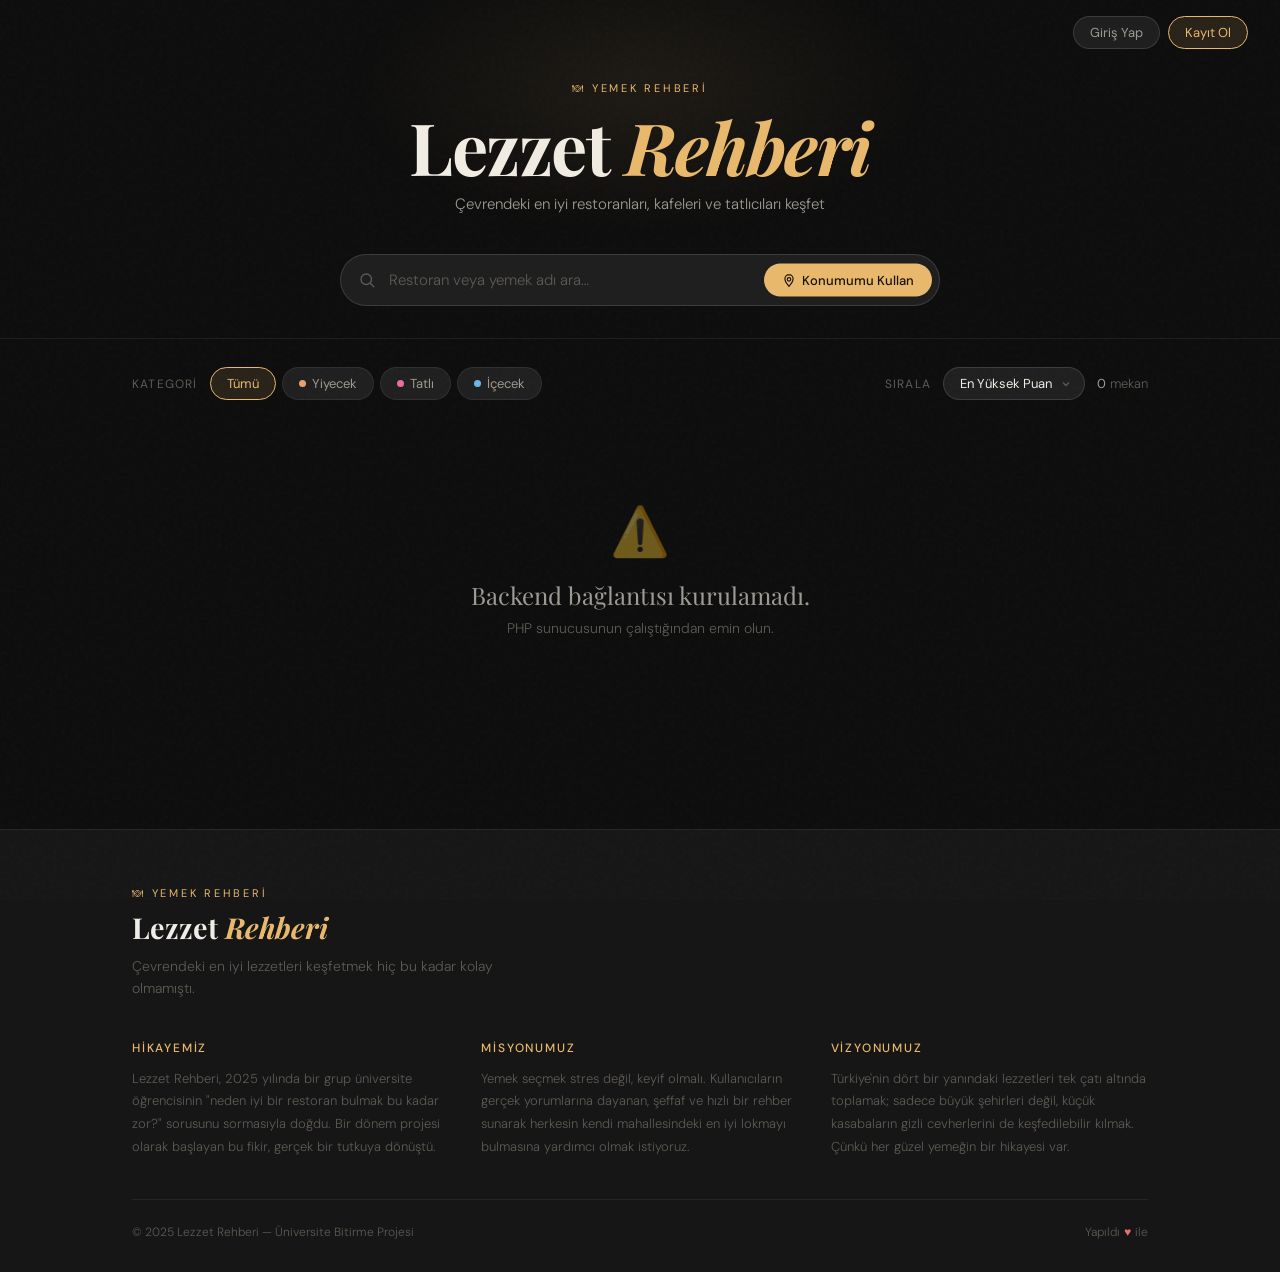
==== commit 0fed19f0: "Update index.html" ====
--- a/frontend/index.html
+++ b/frontend/index.html
@@ -21,23 +21,45 @@
         <button class="auth-tab active" data-tab="login">Giriş Yap</button>
         <button class="auth-tab" data-tab="register">Kayıt Ol</button>
       </div>
+
+      <!-- LOGIN -->
       <div class="auth-form" id="form-login">
         <h2 style="font-family:'Playfair Display',serif;font-size:1.5rem;margin-bottom:4px;">Tekrar hoş geldin</h2>
         <p style="font-size:13px;color:var(--text3);margin-bottom:20px;">Favorilerin ve yorumların seni bekliyor.</p>
-        <div class="form-group"><label>E-posta</label><input type="email" id="login-email" placeholder="ornek@mail.com"></div>
-        <div class="form-group"><label>Şifre</label><input type="password" id="login-pass" placeholder="••••••••"></div>
+        <div class="form-group">
+          <label>E-posta</label>
+          <input type="email" id="login-email" placeholder="ornek@mail.com">
+        </div>
+        <div class="form-group">
+          <label>Şifre</label>
+          <input type="password" id="login-pass" placeholder="••••••••">
+        </div>
         <div class="form-msg" id="login-msg"></div>
         <button class="btn-primary" style="width:100%;margin-top:8px;" onclick="doLogin()">Giriş Yap</button>
       </div>
+
+      <!-- REGISTER -->
       <div class="auth-form" id="form-register" style="display:none;">
         <h2 style="font-family:'Playfair Display',serif;font-size:1.5rem;margin-bottom:4px;">Hesap oluştur</h2>
         <p style="font-size:13px;color:var(--text3);margin-bottom:20px;">Yorum yap, favorile, keşfet.</p>
         <div style="display:grid;grid-template-columns:1fr 1fr;gap:10px;">
-          <div class="form-group"><label>Ad</label><input type="text" id="reg-fname" placeholder="Adın"></div>
-          <div class="form-group"><label>Soyad</label><input type="text" id="reg-lname" placeholder="Soyadın"></div>
-        </div>
-        <div class="form-group"><label>E-posta</label><input type="email" id="reg-email" placeholder="ornek@mail.com"></div>
-        <div class="form-group"><label>Şifre</label><input type="password" id="reg-pass" placeholder="En az 6 karakter"></div>
+          <div class="form-group">
+            <label>Ad</label>
+            <input type="text" id="reg-fname" placeholder="Adın">
+          </div>
+          <div class="form-group">
+            <label>Soyad</label>
+            <input type="text" id="reg-lname" placeholder="Soyadın">
+          </div>
+        </div>
+        <div class="form-group">
+          <label>E-posta</label>
+          <input type="email" id="reg-email" placeholder="ornek@mail.com">
+        </div>
+        <div class="form-group">
+          <label>Şifre</label>
+          <input type="password" id="reg-pass" placeholder="En az 6 karakter">
+        </div>
         <div class="form-msg" id="reg-msg"></div>
         <button class="btn-primary" style="width:100%;margin-top:8px;" onclick="doRegister()">Kayıt Ol</button>
       </div>
@@ -60,12 +82,16 @@
           <span data-v="1">★</span><span data-v="2">★</span><span data-v="3">★</span><span data-v="4">★</span><span data-v="5">★</span>
         </div>
       </div>
-      <div class="form-group"><label>Yorumun</label><textarea id="review-text" rows="3" placeholder="Bu ürün hakkında ne düşünüyorsun?"></textarea></div>
+      <div class="form-group">
+        <label>Yorumun</label>
+        <textarea id="review-text" rows="3" placeholder="Bu ürün hakkında ne düşünüyorsun?"></textarea>
+      </div>
       <div class="form-msg" id="review-msg"></div>
       <button class="btn-primary" style="width:100%;margin-top:8px;" onclick="submitReview()">Gönder</button>
     </div>
   </div>
 </div>
+
 
 <!-- DETAIL MODAL -->
 <div class="modal-overlay" id="detail-overlay">
@@ -77,18 +103,19 @@
   </div>
 </div>
 
-<!-- ═══ HEADER ═══ -->
+<!-- HEADER -->
 <header>
   <div class="header-nav">
-    <nav class="top-nav">
-      <a href="#explore" class="top-nav-link active">Keşfet</a>
-      <a href="#about" class="top-nav-link" onclick="scrollToAbout(event)">Hakkında</a>
-    </nav>
-    <div id="auth-area">
+    <div id="fav-nav-area">
+  <button class="nav-btn fav-nav-btn fav-hidden" id="fav-nav-btn" onclick="toggleFavSection()">
+    💛 Favorilerim <span class="fav-nav-count" id="fav-nav-count"></span>
+  </button>
+</div>
+    <div id="auth-area" style="display:flex;gap:8px;align-items:center;">
       <button class="nav-btn" onclick="openAuth()">Giriş Yap</button>
       <button class="nav-btn accent" onclick="openAuth('register')">Kayıt Ol</button>
     </div>
-  </div>
+</div>
   <p class="brand-eyebrow">🍽 Yemek Rehberi</p>
   <h1>Lezzet <em>Rehberi</em></h1>
   <p class="tagline">Çevrendeki en iyi restoranları, kafeleri ve tatlıcıları keşfet</p>
@@ -102,191 +129,91 @@
   </div>
 </header>
 
-<!-- ═══ EXPLORE SECTION ═══ -->
-<section id="explore">
-
-  <div class="location-banner" id="loc-banner">
-    <div class="location-pill">
-      <svg viewBox="0 0 24 24"><circle cx="12" cy="10" r="3"/><path d="M12 2C8.13 2 5 5.13 5 9c0 5.25 7 13 7 13s7-7.75 7-13c0-3.87-3.13-7-7-7z"/></svg>
-      <span id="loc-text">Konum alınıyor…</span>
-    </div>
-  </div>
-
-  <div class="controls">
-    <span class="controls-label">Kategori</span>
-    <div class="filter-group" id="cat-filters">
-      <button class="filter-btn active" data-cat="all">Tümü</button>
-      <button class="filter-btn" data-cat="food"><span class="dot" style="background:#e8a06d"></span>Yiyecek</button>
-      <button class="filter-btn" data-cat="dessert"><span class="dot" style="background:#e86da0"></span>Tatlı</button>
-      <button class="filter-btn" data-cat="drink"><span class="dot" style="background:#6db4e8"></span>İçecek</button>
-    </div>
-    <div class="divider"></div>
-    <span class="controls-label">Sırala</span>
-    <select class="sort-select" id="sort-select">
-      <option value="rating">En Yüksek Puan</option>
-      <option value="price-asc">En Düşük Fiyat</option>
-      <option value="price-desc">En Yüksek Fiyat</option>
-      <option value="reviews">En Çok Yorum</option>
-      <option value="dist">En Yakın</option>
-    </select>
-    <span class="results-count"><strong id="count">0</strong> mekan</span>
-  </div>
-
-  <div class="grid" id="grid">
-    <div class="empty">
-      <div class="empty-icon">⏳</div>
-      <h3>Yükleniyor…</h3>
-      <p>Veriler backend'den çekiliyor.</p>
-    </div>
-  </div>
-
-</section>
-
-<!-- ═══ ABOUT SECTION ═══ -->
-<section id="about" class="about-section">
-
-  <!-- HERO -->
-  <div class="about-hero">
-    <div class="about-hero-glow"></div>
-    <span class="about-eyebrow">🍽 Proje Hakkında</span>
-    <h2 class="about-h2">Lezzetin <em>Peşinde</em><br>Bir Rehber</h2>
-    <p class="about-lead">Çevrendeki en iyi restoranları, kafeleri ve tatlıcıları keşfetmeni sağlayan, kullanıcı yorumlarıyla büyüyen ve gerçek verilerle çalışan bir yemek rehberi.</p>
-    <div class="about-stats">
-      <div class="about-stat"><span class="about-stat-num">500+</span><span class="about-stat-label">Mekan</span></div>
-      <div class="about-stat"><span class="about-stat-num">3</span><span class="about-stat-label">Kategori</span></div>
-      <div class="about-stat"><span class="about-stat-num">5★</span><span class="about-stat-label">Puan</span></div>
-      <div class="about-stat"><span class="about-stat-num">∞</span><span class="about-stat-label">Yorum</span></div>
-    </div>
-  </div>
-
-  <div class="about-divider"></div>
-
-  <!-- MISSION -->
-  <div class="about-mission">
-    <div class="about-mission-text">
-      <span class="about-overline">Misyon</span>
-      <h3>Doğru lezzeti bulmak artık çok daha kolay</h3>
-      <p>Lezzet Rehberi, yemek tercihlerini yaparken doğru bilgiye ulaşmanı sağlamak için tasarlandı. Yiyecek, tatlı veya içecek — ne aradığını biliriz.</p>
-      <p>Gerçek kullanıcıların gerçek yorumlarıyla oluşan puanlar, sana güvenilir ve güncel bir rehber sunar. Favorilerin, yorumların ve keşifler tamamen senin elinde.</p>
-    </div>
-    <div class="about-mission-cards">
-      <div class="m-card" style="animation-delay:0s">
-        <div class="m-card-emoji">🥩</div>
-        <div class="m-card-name">Boğaz Ocakbaşı</div>
-        <div class="m-card-sub">Türk Izgara · 0.4 km</div>
-        <div class="m-card-stars">★★★★★</div>
-        <span class="m-card-badge food">🍽 Yiyecek</span>
-      </div>
-      <div class="m-card" style="animation-delay:-2s">
-        <div class="m-card-emoji">🍰</div>
-        <div class="m-card-name">Tatlım Patisserie</div>
-        <div class="m-card-sub">Pastane · 1.1 km</div>
-        <div class="m-card-stars">★★★★★</div>
-        <span class="m-card-badge dessert">🍰 Tatlı</span>
-      </div>
-      <div class="m-card" style="animation-delay:-4s">
-        <div class="m-card-emoji">☕</div>
-        <div class="m-card-name">Kahve Dedektifi</div>
-        <div class="m-card-sub">Specialty Kahve · 0.9 km</div>
-        <div class="m-card-stars">★★★★★</div>
-        <span class="m-card-badge drink">☕ İçecek</span>
-      </div>
-    </div>
-  </div>
-
-  <div class="about-divider"></div>
-
-  <!-- FEATURES -->
-  <div class="about-features">
-    <div class="about-section-header">
-      <span class="about-overline">Özellikler</span>
-      <h3>Her şey tek bir yerde</h3>
-    </div>
-    <div class="about-features-grid">
-      <div class="about-feat c-amber"><div class="about-feat-icon">🔍</div><div class="about-feat-title">Akıllı Arama</div><div class="about-feat-desc">Restoran adı veya yemek türüyle anlık arama. Yazarken sonuçlar güncellenir.</div></div>
-      <div class="about-feat c-teal"><div class="about-feat-icon">📍</div><div class="about-feat-title">Konum Bazlı</div><div class="about-feat-desc">GPS ile en yakın mekanları öne çıkar, mesafeye göre sırala.</div></div>
-      <div class="about-feat c-green"><div class="about-feat-icon">⭐</div><div class="about-feat-title">Gerçek Puanlar</div><div class="about-feat-desc">Kullanıcı yorumlarından otomatik hesaplanan ortalama. Spam korumalı.</div></div>
-      <div class="about-feat c-pink"><div class="about-feat-icon">❤️</div><div class="about-feat-title">Favoriler</div><div class="about-feat-desc">Beğendiğin mekanları kaydet, istediğin zaman geri dön.</div></div>
-      <div class="about-feat c-blue"><div class="about-feat-icon">💬</div><div class="about-feat-title">Yorum Sistemi</div><div class="about-feat-desc">Puan ver, yorum yaz. Her yorum restoran puanını günceller.</div></div>
-      <div class="about-feat c-purple"><div class="about-feat-icon">🛡️</div><div class="about-feat-title">Admin Paneli</div><div class="about-feat-desc">Yöneticiler mekan ve menüyü yönetebilir. Tam yetki kontrolü.</div></div>
-    </div>
-  </div>
-
-  <div class="about-divider"></div>
-
-  <!-- HOW IT WORKS -->
-  <div class="about-how">
-    <div class="about-section-header">
-      <span class="about-overline">Nasıl Çalışır</span>
-      <h3>Üç adımda lezzetini bul</h3>
-    </div>
-    <div class="about-steps">
-      <div class="about-step">
-        <div class="about-step-num">1</div>
-        <div class="about-step-body">
-          <h4>Ara veya Keşfet</h4>
-          <p>Yemek ya da mekan adı yaz, kategori filtrele, puanlı veya ucuz olanları öne çıkar.</p>
-          <span class="about-step-tag">search.php + recommendations.php</span>
-        </div>
-      </div>
-      <div class="about-step">
-        <div class="about-step-num">2</div>
-        <div class="about-step-body">
-          <h4>Hesap Oluştur & Giriş Yap</h4>
-          <p>Yorum yazmak ve favorilere eklemek için ücretsiz kayıt ol. Şifreler güvenli hash ile saklanır.</p>
-          <span class="about-step-tag">register.php + login.php</span>
-        </div>
-      </div>
-      <div class="about-step">
-        <div class="about-step-num">3</div>
-        <div class="about-step-body">
-          <h4>Favorile & Yorum Yaz</h4>
-          <p>Karta tıkla, detayları gör. Favorilere ekle veya puan vererek yorum yaz. Puanlar otomatik güncellenir.</p>
-          <span class="about-step-tag">toggle_favorite.php + add_review.php</span>
-        </div>
-      </div>
-    </div>
-  </div>
-
-  <div class="about-divider"></div>
-
-  <!-- TECH STACK -->
-  <div class="about-tech">
-    <div class="about-section-header">
-      <span class="about-overline">Teknoloji</span>
-      <h3>Kullanılan araçlar</h3>
-    </div>
-    <div class="about-tech-grid">
-      <span class="about-tech-pill"><span class="dot" style="background:#e8a06d"></span>HTML5</span>
-      <span class="about-tech-pill"><span class="dot" style="background:#6db4e8"></span>CSS3</span>
-      <span class="about-tech-pill"><span class="dot" style="background:#e8e06d"></span>Vanilla JavaScript</span>
-      <span class="about-tech-pill"><span class="dot" style="background:#7b7de8"></span>PHP 8</span>
-      <span class="about-tech-pill"><span class="dot" style="background:#6de8c4"></span>MySQL / PDO</span>
-      <span class="about-tech-pill"><span class="dot" style="background:#e86da0"></span>Session Auth</span>
-      <span class="about-tech-pill"><span class="dot" style="background:#a0e86d"></span>Password Hash</span>
-      <span class="about-tech-pill"><span class="dot" style="background:#6dd4e8"></span>Fetch API</span>
-      <span class="about-tech-pill"><span class="dot" style="background:#e8b86d"></span>Google Fonts</span>
-      <span class="about-tech-pill"><span class="dot" style="background:#6de8a0"></span>XAMPP / Apache</span>
-    </div>
-  </div>
-
-  <!-- CTA -->
-  <div class="about-cta">
-    <div class="about-cta-glow"></div>
-    <h3>Keşfetmeye <em>hazır</em> mısın?</h3>
-    <p>Yukarı çık, filtrele, yorumla, favorile.</p>
-    <button class="btn-primary" onclick="scrollToTop()">🍽 Mekanları Keşfet</button>
-  </div>
-
-</section>
+<div class="location-banner" id="loc-banner">
+  <div class="location-pill">
+    <svg viewBox="0 0 24 24"><circle cx="12" cy="10" r="3"/><path d="M12 2C8.13 2 5 5.13 5 9c0 5.25 7 13 7 13s7-7.75 7-13c0-3.87-3.13-7-7-7z"/></svg>
+    <span id="loc-text">Konum alınıyor…</span>
+  </div>
+</div>
+
+<div class="controls">
+  <span class="controls-label">Kategori</span>
+  <div class="filter-group" id="cat-filters">
+    <button class="filter-btn active" data-cat="all">Tümü</button>
+    <button class="filter-btn" data-cat="food"><span class="dot" style="background:#e8a06d"></span>Yiyecek</button>
+    <button class="filter-btn" data-cat="dessert"><span class="dot" style="background:#e86da0"></span>Tatlı</button>
+    <button class="filter-btn" data-cat="drink"><span class="dot" style="background:#6db4e8"></span>İçecek</button>
+  </div>
+  <div class="divider"></div>
+  <span class="controls-label">Sırala</span>
+  <select class="sort-select" id="sort-select">
+    <option value="rating">En Yüksek Puan</option>
+    <option value="price-asc">En Düşük Fiyat</option>
+    <option value="price-desc">En Yüksek Fiyat</option>
+    <option value="reviews">En Çok Yorum</option>
+    <option value="dist">En Yakın</option>
+  </select>
+  
+  <span class="results-count"><strong id="count">0</strong> mekan</span>
+</div>
+
+<div class="fav-section fav-hidden" id="fav-section">
+  <div class="fav-section-header">
+    <span class="fav-section-title">💛 Favorilerim</span>
+    <span class="fav-section-count" id="fav-section-count"></span>
+    <button class="fav-section-close" onclick="closeFavSection()">✕</button>
+  </div>
+  <div class="grid fav-grid-inner" id="fav-grid"></div>
+  <div class="fav-section-empty fav-hidden" id="fav-empty">
+    <div class="empty-icon">💛</div>
+    <h3>Henüz favori yok</h3>
+    <p>Kartlardaki kalp ikonuna tıklayarak favorine ekleyebilirsin.</p>
+  </div>
+</div>
+<div class="grid" id="grid">
+  <div class="empty">
+    <div class="empty-icon">⏳</div>
+    <h3>Yükleniyor…</h3>
+    <p>Veriler backend'den çekiliyor.</p>
+  </div>
+</div>
 
 <!-- FOOTER -->
 <footer class="site-footer">
-  <p>© 2025 Lezzet Rehberi — Internet Tabanlı Programlama Projesi &nbsp;·&nbsp;
-    <a href="#about" onclick="scrollToAbout(event)">Hakkında</a>
-  </p>
+  <div class="footer-inner">
+
+    <div class="footer-brand">
+      <p class="brand-eyebrow" style="margin-bottom:10px;">🍽 Yemek Rehberi</p>
+      <h2 class="footer-logo">Lezzet <em>Rehberi</em></h2>
+      <p class="footer-tagline">Çevrendeki en iyi lezzetleri keşfetmek hiç bu kadar kolay olmamıştı.</p>
+    </div>
+
+    <div class="footer-sections">
+
+      <div class="footer-block">
+        <h4>Hikayemiz</h4>
+        <p>Lezzet Rehberi, 2025 yılında bir grup üniversite öğrencisinin "neden iyi bir restoran bulmak bu kadar zor?" sorusunu sormasıyla doğdu. Bir dönem projesi olarak başlayan bu fikir, gerçek bir tutkuya dönüştü.</p>
+      </div>
+
+      <div class="footer-block">
+        <h4>Misyonumuz</h4>
+        <p>Yemek seçmek stres değil, keyif olmalı. Kullanıcıların gerçek yorumlarına dayanan, şeffaf ve hızlı bir rehber sunarak herkesin kendi mahallesindeki en iyi lokmayı bulmasına yardımcı olmak istiyoruz.</p>
+      </div>
+
+      <div class="footer-block">
+        <h4>Vizyonumuz</h4>
+        <p>Türkiye'nin dört bir yanındaki lezzetleri tek çatı altında toplamak; sadece büyük şehirleri değil, küçük kasabaların gizli cevherlerini de keşfedilebilir kılmak. Çünkü her güzel yemeğin bir hikayesi var.</p>
+      </div>
+
+    </div>
+
+    <div class="footer-bottom">
+      <span>© 2025 Lezzet Rehberi — Üniversite Bitirme Projesi</span>
+      <span class="footer-heart">Yapıldı <span style="color:var(--red)">♥</span> ile</span>
+    </div>
+
+  </div>
 </footer>
-
-<script src="app.js"></script>
+<script src="script.js"></script>
 </body>
-</html>+</html>
--- a/frontend/style.css
+++ b/frontend/style.css
@@ -288,557 +288,192 @@
   .grid { grid-template-columns: 1fr; }
   .header-nav { flex-wrap: wrap; gap: 8px; }
 }
-*, *::before, *::after { box-sizing: border-box; margin: 0; padding: 0; }
-
-:root {
-  --bg: #0d0d0d;
-  --bg2: #161616;
-  --bg3: #1f1f1f;
-  --bg4: #2a2a2a;
-  --border: rgba(255,255,255,0.07);
-  --border2: rgba(255,255,255,0.13);
-  --text: #f0ede6;
-  --text2: #9e9a92;
-  --text3: #5e5a54;
-  --accent: #e8b86d;
-  --accent-dim: rgba(232,184,109,0.12);
-  --red: #e86d6d;
-  --green: #6de8a0;
-  --teal: #6dd4e8;
-  --tag-bg: #242424;
-  --radius: 14px;
-  --radius-sm: 8px;
-  --shadow: 0 4px 32px rgba(0,0,0,0.5);
-}
-
-body {
-  background: var(--bg);
+
+/* ── FOOTER ── */
+.site-footer {
+  border-top: 1px solid var(--border);
+  background: var(--bg2);
+  margin-top: 2rem;
+}
+
+.footer-inner {
+  max-width: 1080px;
+  margin: 0 auto;
+  padding: 3.5rem 2rem 2rem;
+  display: flex;
+  flex-direction: column;
+  gap: 2.5rem;
+}
+
+.footer-brand {
+  max-width: 380px;
+}
+
+.footer-logo {
+  font-family: 'Playfair Display', serif;
+  font-size: 1.8rem;
+  font-weight: 700;
   color: var(--text);
-  font-family: 'DM Sans', sans-serif;
+  margin-bottom: 10px;
+  line-height: 1.2;
+}
+
+.footer-logo em {
+  font-style: italic;
+  color: var(--accent);
+}
+
+.footer-tagline {
+  font-size: 14px;
+  color: var(--text3);
   font-weight: 300;
-  min-height: 100vh;
-  overflow-x: hidden;
-}
-body::before {
-  content: '';
-  position: fixed; inset: 0;
-  background-image: url("data:image/svg+xml,%3Csvg viewBox='0 0 256 256' xmlns='http://www.w3.org/2000/svg'%3E%3Cfilter id='noise'%3E%3CfeTurbulence type='fractalNoise' baseFrequency='0.9' numOctaves='4' stitchTiles='stitch'/%3E%3C/filter%3E%3Crect width='100%25' height='100%25' filter='url(%23noise)' opacity='0.04'/%3E%3C/svg%3E");
-  pointer-events: none; z-index: 0; opacity: 0.6;
-}
-
-/* ── HEADER ── */
-header {
-  position: relative;
-  padding: 1rem 2rem 2rem;
-  text-align: center;
-  border-bottom: 1px solid var(--border);
-  overflow: hidden;
-}
-header::after {
-  content: '';
-  position: absolute;
-  top: -60px; left: 50%; transform: translateX(-50%);
-  width: 600px; height: 300px;
-  background: radial-gradient(ellipse at center, rgba(232,184,109,0.08) 0%, transparent 70%);
-  pointer-events: none;
-}
-.header-nav {
+  line-height: 1.6;
+}
+
+.footer-sections {
+  display: grid;
+  grid-template-columns: repeat(auto-fit, minmax(220px, 1fr));
+  gap: 2rem;
+}
+
+.footer-block h4 {
+  font-size: 12px;
+  letter-spacing: 0.15em;
+  text-transform: uppercase;
+  color: var(--accent);
+  font-weight: 500;
+  margin-bottom: 12px;
+}
+
+.footer-block p {
+  font-size: 13px;
+  color: var(--text3);
+  line-height: 1.75;
+  font-weight: 300;
+}
+
+.footer-bottom {
   display: flex;
   justify-content: space-between;
   align-items: center;
-  margin-bottom: 2rem;
-  position: relative; z-index: 1;
-}
-#auth-area { display: flex; gap: 8px; align-items: center; }
-.nav-btn {
+  padding-top: 1.5rem;
+  border-top: 1px solid var(--border);
+  font-size: 12px;
+  color: var(--text3);
+  flex-wrap: wrap;
+  gap: 8px;
+}
+
+.footer-heart {
+  display: flex;
+  align-items: center;
+  gap: 4px;
+}
+
+@media (max-width: 600px) {
+  .footer-sections {
+    grid-template-columns: 1fr;
+  }
+  .footer-bottom {
+    flex-direction: column;
+    align-items: flex-start;
+  }
+}
+#review-overlay { z-index: 200; }
+
+/* ── FAVORITES MODAL ── */
+.fav-list { display: flex; flex-direction: column; gap: 10px; }
+.fav-item {
+  display: flex; align-items: center; justify-content: space-between;
+  background: var(--bg3); border: 1px solid var(--border);
+  border-radius: var(--radius-sm); padding: 12px 14px; gap: 12px;
+}
+.fav-info { display: flex; flex-direction: column; gap: 4px; }
+.fav-name { font-size: 14px; color: var(--text); font-weight: 400; }
+.fav-meta { font-size: 12px; color: var(--text3); }
+.fav-hidden { display: none !important; }
+
+/* ── FAV SECTION ── */
+.fav-section {
+  max-width: 1080px;
+  margin: 0 auto;
+  padding: 0 2rem;
+  animation: favSectionIn 0.3s cubic-bezier(.34,1.4,.64,1);
+}
+@keyframes favSectionIn {
+  from { opacity: 0; transform: translateY(-12px); }
+  to   { opacity: 1; transform: translateY(0); }
+}
+.fav-section-header {
+  display: flex;
+  align-items: center;
+  gap: 10px;
+  padding: 18px 0 14px;
+  border-bottom: 1px solid rgba(232,184,109,0.2);
+  margin-bottom: 20px;
+}
+.fav-section-title {
+  font-family: 'Playfair Display', serif;
+  font-size: 1.15rem;
+  font-weight: 700;
+  color: var(--accent);
+}
+.fav-section-count {
+  font-size: 12px;
+  color: var(--text3);
+  background: var(--bg3);
+  border: 1px solid var(--border);
+  border-radius: 50px;
+  padding: 2px 10px;
+}
+.fav-section-close {
+  margin-left: auto;
   background: var(--bg3);
   border: 1px solid var(--border2);
+  border-radius: 50%;
+  width: 28px; height: 28px;
+  font-size: 12px; color: var(--text3);
+  cursor: pointer;
+  display: flex; align-items: center; justify-content: center;
+  transition: all 0.15s;
+}
+.fav-section-close:hover { color: var(--text); border-color: rgba(255,255,255,0.25); }
+
+.fav-grid-inner {
+  padding: 0 0 24px !important;
+  max-width: 100% !important;
+  border-bottom: 1px solid var(--border);
+  margin-bottom: 8px;
+}
+.fav-section-empty {
+  text-align: center;
+  padding: 2.5rem 2rem;
+  border-bottom: 1px solid var(--border);
+  margin-bottom: 8px;
+}
+.fav-section-empty .empty-icon { font-size: 2.2rem; margin-bottom: 0.6rem; opacity: 0.5; }
+.fav-section-empty h3 { font-family: 'Playfair Display', serif; font-size: 1.1rem; color: var(--text2); margin-bottom: 0.3rem; font-weight: 400; }
+.fav-section-empty p  { font-size: 13px; color: var(--text3); }
+
+.fav-nav-btn {
+  background: rgba(232,184,109,0.1) !important;
+  border-color: rgba(232,184,109,0.35) !important;
+  color: var(--accent) !important;
+  display: flex; align-items: center; gap: 6px;
+}
+.fav-nav-btn:hover { background: rgba(232,184,109,0.2) !important; }
+.fav-nav-btn.active { background: var(--accent-dim) !important; border-color: var(--accent) !important; }
+.fav-nav-count {
+  background: var(--accent);
+  color: #1a1208;
   border-radius: 50px;
-  padding: 7px 16px;
-  font-family: 'DM Sans', sans-serif;
-  font-size: 13px; color: var(--text2);
-  cursor: pointer; transition: all 0.18s;
-}
-.nav-btn:hover { color: var(--text); border-color: rgba(255,255,255,0.2); }
-.nav-btn.accent { background: var(--accent-dim); border-color: var(--accent); color: var(--accent); }
-.nav-btn.accent:hover { background: rgba(232,184,109,0.2); }
-.user-greeting { font-size: 13px; color: var(--text2); }
-.user-greeting strong { color: var(--accent); font-weight: 500; }
-
-.brand-eyebrow {
-  font-size: 11px; letter-spacing: 0.25em;
-  text-transform: uppercase; color: var(--accent);
-  margin-bottom: 0.75rem; font-weight: 400;
-}
-h1 {
-  font-family: 'Playfair Display', serif;
-  font-size: clamp(2.5rem, 6vw, 4.5rem);
-  font-weight: 700; line-height: 1.1;
-  letter-spacing: -0.02em;
-  color: var(--text); margin-bottom: 0.5rem;
-}
-h1 em { font-style: italic; color: var(--accent); }
-.tagline { font-size: 15px; color: var(--text2); font-weight: 300; margin-bottom: 2.5rem; }
-
-/* ── SEARCH ── */
-.search-wrap { max-width: 600px; margin: 0 auto; position: relative; }
-.search-wrap svg.icon {
-  position: absolute; left: 18px; top: 50%; transform: translateY(-50%);
-  width: 18px; height: 18px;
-  stroke: var(--text3); fill: none; stroke-width: 1.8; stroke-linecap: round;
-}
-#search-input {
-  width: 100%; background: var(--bg3);
-  border: 1px solid var(--border2); border-radius: 50px;
-  padding: 15px 20px 15px 48px;
-  font-family: 'DM Sans', sans-serif; font-size: 15px; font-weight: 300;
-  color: var(--text); outline: none;
-  transition: border-color 0.2s, box-shadow 0.2s;
-}
-#search-input::placeholder { color: var(--text3); }
-#search-input:focus { border-color: var(--accent); box-shadow: 0 0 0 3px rgba(232,184,109,0.12); }
-.search-location {
-  position: absolute; right: 8px; top: 50%; transform: translateY(-50%);
-  background: var(--accent); color: #1a1208;
-  border: none; border-radius: 40px; padding: 8px 18px;
-  font-family: 'DM Sans', sans-serif; font-size: 13px; font-weight: 500;
-  cursor: pointer; display: flex; align-items: center; gap: 6px;
-  transition: background 0.2s, transform 0.1s;
-}
-.search-location:hover { background: #f5cc8a; transform: translateY(-50%) scale(1.02); }
-.search-location svg { width: 14px; height: 14px; stroke: currentColor; fill: none; stroke-width: 2; }
-
-/* ── CONTROLS ── */
-.controls {
-  max-width: 1080px; margin: 0 auto;
-  padding: 1.75rem 2rem 1.25rem;
-  display: flex; flex-wrap: wrap; gap: 12px; align-items: center;
-}
-.controls-label { font-size: 12px; color: var(--text3); letter-spacing: 0.1em; text-transform: uppercase; font-weight: 400; white-space: nowrap; }
-.filter-group { display: flex; gap: 6px; flex-wrap: wrap; }
-.filter-btn {
-  background: var(--bg3); border: 1px solid var(--border);
-  border-radius: 50px; padding: 7px 16px;
-  font-family: 'DM Sans', sans-serif; font-size: 13px; color: var(--text2);
-  cursor: pointer; transition: all 0.18s;
-  display: flex; align-items: center; gap: 6px; white-space: nowrap;
-}
-.filter-btn:hover { border-color: var(--border2); color: var(--text); }
-.filter-btn.active { background: var(--accent-dim); border-color: var(--accent); color: var(--accent); }
-.filter-btn .dot { width: 7px; height: 7px; border-radius: 50%; flex-shrink: 0; }
-.sort-select {
-  background: var(--bg3); border: 1px solid var(--border2);
-  border-radius: 50px; padding: 7px 32px 7px 16px;
-  font-family: 'DM Sans', sans-serif; font-size: 13px; color: var(--text);
-  cursor: pointer; outline: none; appearance: none;
-  background-image: url("data:image/svg+xml,%3Csvg xmlns='http://www.w3.org/2000/svg' width='12' height='12' viewBox='0 0 24 24' fill='none' stroke='%235e5a54' stroke-width='2.5'%3E%3Cpath d='M6 9l6 6 6-6'/%3E%3C/svg%3E");
-  background-repeat: no-repeat; background-position: right 12px center;
-  transition: border-color 0.2s;
-}
-.sort-select:focus { border-color: var(--accent); }
-.divider { flex: 1; }
-.results-count { font-size: 13px; color: var(--text3); white-space: nowrap; }
-.results-count strong { color: var(--text2); font-weight: 400; }
-
-/* ── LOCATION BANNER ── */
-.location-banner { max-width: 1080px; margin: 0 auto; padding: 0 2rem 1.25rem; display: none; align-items: center; gap: 10px; }
-.location-banner.visible { display: flex; }
-.location-pill { background: rgba(109,212,232,0.1); border: 1px solid rgba(109,212,232,0.25); border-radius: 50px; padding: 6px 14px; font-size: 13px; color: var(--teal); display: flex; align-items: center; gap: 6px; }
-.location-pill svg { width: 13px; height: 13px; stroke: currentColor; fill: none; stroke-width: 2; }
-
-/* ── GRID ── */
-.grid { max-width: 1080px; margin: 0 auto; padding: 0 2rem 5rem; display: grid; grid-template-columns: repeat(auto-fill, minmax(310px, 1fr)); gap: 20px; }
-
-/* ── CARD ── */
-.card {
-  background: var(--bg2); border: 1px solid var(--border);
-  border-radius: var(--radius); overflow: hidden; cursor: pointer;
-  transition: transform 0.22s cubic-bezier(.25,.8,.25,1), border-color 0.22s, box-shadow 0.22s;
-  position: relative; display: flex; flex-direction: column;
-  animation: fadeUp 0.35s both;
-}
-@keyframes fadeUp { from { opacity:0; transform:translateY(16px); } to { opacity:1; transform:translateY(0); } }
-.card:hover { transform: translateY(-4px); border-color: var(--border2); box-shadow: var(--shadow); }
-.card:hover .card-img img { transform: scale(1.05); }
-
-.card-img { height: 190px; overflow: hidden; position: relative; background: var(--bg3); }
-.card-img img { width: 100%; height: 100%; object-fit: cover; transition: transform 0.5s ease; display: block; }
-.card-img-placeholder { width: 100%; height: 100%; display: flex; align-items: center; justify-content: center; font-size: 3rem; background: linear-gradient(135deg, var(--bg3), var(--bg4)); }
-.card-badge { position: absolute; top: 12px; left: 12px; background: rgba(13,13,13,0.8); backdrop-filter: blur(8px); border: 1px solid var(--border2); border-radius: 50px; padding: 4px 10px; font-size: 11px; color: var(--text2); font-weight: 400; letter-spacing: 0.05em; }
-.card-badge.food    { color: #e8a06d; border-color: rgba(232,160,109,0.3); }
-.card-badge.dessert { color: #e86da0; border-color: rgba(232,109,160,0.3); }
-.card-badge.drink   { color: #6db4e8; border-color: rgba(109,180,232,0.3); }
-.card-fav { position: absolute; top: 12px; right: 12px; width: 32px; height: 32px; background: rgba(13,13,13,0.8); backdrop-filter: blur(8px); border: 1px solid var(--border2); border-radius: 50%; display: flex; align-items: center; justify-content: center; cursor: pointer; transition: background 0.15s, border-color 0.15s; }
-.card-fav:hover  { background: rgba(232,109,109,0.2); border-color: rgba(232,109,109,0.4); }
-.card-fav.active { background: rgba(232,109,109,0.2); border-color: rgba(232,109,109,0.5); }
-.card-fav svg { width: 15px; height: 15px; stroke: var(--text2); fill: none; stroke-width: 2; }
-.card-fav.active svg { stroke: var(--red); fill: var(--red); }
-
-.card-body { padding: 18px 20px; flex: 1; display: flex; flex-direction: column; gap: 10px; }
-.card-top  { display: flex; justify-content: space-between; align-items: flex-start; gap: 12px; }
-.card-name { font-family: 'Playfair Display', serif; font-size: 18px; font-weight: 400; color: var(--text); line-height: 1.2; }
-.card-rating { display: flex; align-items: center; gap: 5px; flex-shrink: 0; }
-.stars { display: flex; gap: 2px; }
-.star { width: 12px; height: 12px; fill: var(--accent); stroke: var(--accent); }
-.star.half  { fill: none; }
-.star.empty { fill: none; stroke: var(--text3); }
-.rating-num { font-size: 14px; color: var(--accent); font-weight: 500; }
-.card-meta { display: flex; align-items: center; gap: 8px; flex-wrap: wrap; }
-.card-cuisine { font-size: 12px; color: var(--text3); font-weight: 400; }
-.sep { color: var(--text3); font-size: 10px; }
-.card-reviews { font-size: 12px; color: var(--text3); }
-.card-tags { display: flex; gap: 6px; flex-wrap: wrap; }
-.tag { background: var(--tag-bg); border: 1px solid var(--border); border-radius: var(--radius-sm); padding: 3px 10px; font-size: 11px; color: var(--text2); font-weight: 300; }
-.card-footer { margin-top: auto; padding-top: 14px; border-top: 1px solid var(--border); display: flex; align-items: center; justify-content: space-between; }
-.card-price { display: flex; align-items: baseline; gap: 4px; }
-.price-label { font-size: 12px; color: var(--text3); }
-.price-range { font-size: 13px; color: var(--text2); }
-.price-range span.dim { color: var(--text3); }
-.card-dist { display: flex; align-items: center; gap: 5px; font-size: 12px; color: var(--text3); }
-.card-dist svg { width: 13px; height: 13px; stroke: var(--text3); fill: none; stroke-width: 1.8; }
-.open-badge   { font-size: 11px; color: var(--green); background: rgba(109,232,160,0.1); border: 1px solid rgba(109,232,160,0.2); border-radius: 50px; padding: 3px 9px; font-weight: 400; }
-.closed-badge { font-size: 11px; color: var(--red); background: rgba(232,109,109,0.08); border: 1px solid rgba(232,109,109,0.2); border-radius: 50px; padding: 3px 9px; }
-
-/* ── EMPTY ── */
-.empty { grid-column: 1/-1; text-align: center; padding: 5rem 2rem; }
-.empty-icon { font-size: 3rem; margin-bottom: 1rem; opacity: 0.4; }
-.empty h3 { font-family: 'Playfair Display', serif; font-size: 1.5rem; color: var(--text2); margin-bottom: 0.5rem; font-weight: 400; }
-.empty p { font-size: 14px; color: var(--text3); }
-
-/* ── MODAL (shared) ── */
-.modal-overlay { position: fixed; inset: 0; background: rgba(0,0,0,0.75); backdrop-filter: blur(6px); z-index: 100; display: none; align-items: center; justify-content: center; padding: 1rem; }
-.modal-overlay.open { display: flex; }
-.modal { background: var(--bg2); border: 1px solid var(--border2); border-radius: 20px; max-width: 560px; width: 100%; max-height: 88vh; overflow-y: auto; position: relative; animation: modalIn 0.28s cubic-bezier(.34,1.56,.64,1); }
-@keyframes modalIn { from { opacity:0; transform:scale(0.92) translateY(20px); } to { opacity:1; transform:scale(1) translateY(0); } }
-.modal-close { position: absolute; top: 16px; right: 16px; width: 32px; height: 32px; background: var(--bg3); border: 1px solid var(--border); border-radius: 50%; display: flex; align-items: center; justify-content: center; cursor: pointer; z-index: 2; }
-.modal-close svg { width: 14px; height: 14px; stroke: var(--text2); fill: none; stroke-width: 2.5; }
-.modal-close:hover { border-color: var(--border2); }
-.modal-img { height: 220px; width: 100%; object-fit: cover; border-radius: 19px 19px 0 0; display: block; }
-.modal-img-ph { height: 220px; width: 100%; display: flex; align-items: center; justify-content: center; font-size: 4rem; background: var(--bg3); border-radius: 19px 19px 0 0; }
-.modal-content { padding: 24px; }
-.modal-header { margin-bottom: 16px; }
-.modal-header h2 { font-family: 'Playfair Display', serif; font-size: 1.6rem; font-weight: 700; margin-bottom: 6px; }
-.modal-meta { display: flex; align-items: center; gap: 10px; flex-wrap: wrap; }
-.modal-section { margin-top: 20px; }
-.modal-section-title { font-size: 11px; letter-spacing: 0.12em; text-transform: uppercase; color: var(--text3); margin-bottom: 10px; font-weight: 400; }
-.modal-hours { display: grid; grid-template-columns: 1fr 1fr; gap: 6px; font-size: 13px; color: var(--text2); }
-.modal-hours span:nth-child(odd) { color: var(--text3); }
-.modal-tags { display: flex; gap: 6px; flex-wrap: wrap; }
-.modal-desc { font-size: 14px; color: var(--text2); line-height: 1.6; font-weight: 300; }
-.modal-actions { display: flex; gap: 10px; margin-top: 24px; }
-
-/* ── REVIEWS IN MODAL ── */
-.review-list { display: flex; flex-direction: column; gap: 12px; }
-.review-item { background: var(--bg3); border: 1px solid var(--border); border-radius: var(--radius-sm); padding: 12px 14px; }
-.review-header { display: flex; justify-content: space-between; align-items: center; margin-bottom: 6px; }
-.review-author { font-size: 13px; font-weight: 500; color: var(--text2); }
-.review-date { font-size: 11px; color: var(--text3); }
-.review-text { font-size: 13px; color: var(--text2); line-height: 1.5; font-weight: 300; }
-.review-empty { font-size: 13px; color: var(--text3); font-style: italic; }
-
-/* ── AUTH FORM ── */
-.auth-tabs { display: flex; gap: 0; border: 1px solid var(--border2); border-radius: 50px; padding: 4px; margin-bottom: 24px; width: fit-content; }
-.auth-tab { background: none; border: none; border-radius: 50px; padding: 7px 20px; font-family: 'DM Sans', sans-serif; font-size: 13px; color: var(--text3); cursor: pointer; transition: all 0.18s; }
-.auth-tab.active { background: var(--accent-dim); color: var(--accent); }
-.form-group { display: flex; flex-direction: column; gap: 6px; margin-bottom: 12px; }
-.form-group label { font-size: 12px; color: var(--text3); letter-spacing: 0.05em; text-transform: uppercase; }
-.form-group input, .form-group textarea {
-  background: var(--bg3); border: 1px solid var(--border2); border-radius: var(--radius-sm);
-  padding: 10px 14px; font-family: 'DM Sans', sans-serif; font-size: 14px; color: var(--text);
-  outline: none; transition: border-color 0.2s; resize: vertical;
-}
-.form-group input::placeholder, .form-group textarea::placeholder { color: var(--text3); }
-.form-group input:focus, .form-group textarea:focus { border-color: var(--accent); }
-.form-msg { font-size: 13px; min-height: 18px; margin-bottom: 4px; }
-.form-msg.ok  { color: var(--green); }
-.form-msg.err { color: var(--red); }
-
-/* ── STAR PICKER ── */
-.star-picker { display: flex; gap: 6px; }
-.star-picker span { font-size: 28px; color: var(--text3); cursor: pointer; transition: color 0.12s; }
-.star-picker span.lit { color: var(--accent); }
-
-/* ── BUTTONS ── */
-.btn-primary { flex: 1; background: var(--accent); color: #1a1208; border: none; border-radius: 50px; padding: 12px 20px; font-family: 'DM Sans', sans-serif; font-size: 14px; font-weight: 500; cursor: pointer; transition: background 0.2s; }
-.btn-primary:hover { background: #f5cc8a; }
-.btn-secondary { flex: 1; background: var(--bg3); color: var(--text2); border: 1px solid var(--border2); border-radius: 50px; padding: 12px 20px; font-family: 'DM Sans', sans-serif; font-size: 14px; font-weight: 400; cursor: pointer; transition: background 0.2s, border-color 0.2s; }
-.btn-secondary:hover { background: var(--bg4); border-color: rgba(255,255,255,0.2); color: var(--text); }
-.btn-sm { padding: 7px 14px; font-size: 12px; border-radius: 50px; border: 1px solid var(--border2); background: var(--bg3); color: var(--text2); cursor: pointer; font-family: 'DM Sans', sans-serif; transition: all 0.15s; }
-.btn-sm:hover { border-color: var(--accent); color: var(--accent); }
-
-.pr { font-family: monospace; letter-spacing: 0; }
-::-webkit-scrollbar { width: 6px; }
-::-webkit-scrollbar-track { background: transparent; }
-::-webkit-scrollbar-thumb { background: var(--bg4); border-radius: 3px; }
+  font-size: 11px;
+  font-weight: 600;
+  padding: 1px 7px;
+  display: none;
+}
+.fav-nav-count.visible { display: inline-block; }
 
 @media (max-width: 600px) {
-  header { padding: 1rem 1.25rem 1.75rem; }
-  .controls, .grid, .location-banner { padding-left: 1.25rem; padding-right: 1.25rem; }
-  h1 { font-size: 2.2rem; }
-  .grid { grid-template-columns: 1fr; }
-  .header-nav { flex-wrap: wrap; gap: 8px; }
-}
-
-/* ══════════════════════════════════════════
-   TOP NAV (Keşfet / Hakkında)
-══════════════════════════════════════════ */
-.top-nav { display: flex; gap: 4px; }
-.top-nav-link {
-  padding: 7px 16px;
-  font-size: 13px; color: var(--text3);
-  text-decoration: none;
-  border-radius: 50px;
-  transition: color 0.18s, background 0.18s;
-}
-.top-nav-link:hover { color: var(--text2); background: var(--bg3); }
-.top-nav-link.active { color: var(--accent); background: var(--accent-dim); }
-
-/* ══════════════════════════════════════════
-   ABOUT SECTION — wrapper
-══════════════════════════════════════════ */
-.about-section {
-  border-top: 1px solid var(--border);
-  background: var(--bg);
-}
-
-/* HERO */
-.about-hero {
-  position: relative;
-  padding: 6rem 2rem 5rem;
-  text-align: center;
-  overflow: hidden;
-}
-.about-hero-glow {
-  position: absolute; inset: 0;
-  background:
-    radial-gradient(ellipse 80% 60% at 50% 0%, rgba(232,184,109,0.07) 0%, transparent 70%),
-    radial-gradient(ellipse 40% 40% at 20% 80%, rgba(109,212,232,0.04) 0%, transparent 60%);
-  pointer-events: none;
-}
-.about-eyebrow {
-  display: inline-flex; align-items: center; gap: 8px;
-  font-size: 11px; letter-spacing: 0.22em;
-  text-transform: uppercase; color: var(--accent);
-  background: var(--accent-dim);
-  border: 1px solid rgba(232,184,109,0.2);
-  border-radius: 50px; padding: 5px 16px;
-  margin-bottom: 1.5rem; font-weight: 400;
-}
-.about-h2 {
-  font-family: 'Playfair Display', serif;
-  font-size: clamp(2.4rem, 5vw, 4rem);
-  font-weight: 700; line-height: 1.1;
-  letter-spacing: -0.025em;
-  margin-bottom: 1.25rem;
-}
-.about-h2 em { font-style: italic; color: var(--accent); }
-.about-lead {
-  max-width: 540px; margin: 0 auto 3rem;
-  font-size: 16px; color: var(--text2);
-  line-height: 1.75; font-weight: 300;
-}
-.about-stats {
-  display: flex; gap: 2px; justify-content: center; flex-wrap: wrap;
-}
-.about-stat {
-  background: var(--bg2);
-  border: 1px solid var(--border2);
-  padding: 10px 28px;
-  display: flex; flex-direction: column; align-items: center; gap: 2px;
-}
-.about-stat:first-child { border-radius: 50px 4px 4px 50px; }
-.about-stat:last-child  { border-radius: 4px 50px 50px 4px; }
-.about-stat-num   { font-family: 'Playfair Display', serif; font-size: 1.6rem; font-weight: 700; color: var(--accent); line-height: 1; }
-.about-stat-label { font-size: 11px; color: var(--text3); letter-spacing: 0.08em; text-transform: uppercase; }
-
-/* DIVIDER */
-.about-divider { max-width: 1080px; margin: 0 auto; height: 1px; background: var(--border); }
-
-/* MISSION */
-.about-mission {
-  max-width: 1080px; margin: 0 auto;
-  padding: 5rem 2rem;
-  display: grid; grid-template-columns: 1fr 1fr;
-  gap: 4rem; align-items: center;
-}
-.about-overline {
-  display: block;
-  font-size: 11px; letter-spacing: 0.2em;
-  text-transform: uppercase; color: var(--accent);
-  font-weight: 400; margin-bottom: 1rem;
-}
-.about-mission-text h3 {
-  font-family: 'Playfair Display', serif;
-  font-size: clamp(1.5rem, 2.5vw, 2.1rem);
-  font-weight: 700; line-height: 1.25;
-  letter-spacing: -0.02em; margin-bottom: 1.25rem;
-}
-.about-mission-text p {
-  font-size: 14px; color: var(--text2);
-  line-height: 1.8; margin-bottom: 1rem; font-weight: 300;
-}
-.about-mission-cards {
-  position: relative; height: 340px;
-}
-.m-card {
-  position: absolute;
-  background: var(--bg2);
-  border: 1px solid var(--border2);
-  border-radius: 14px; padding: 18px;
-  animation: mfloat linear infinite;
-}
-.m-card:nth-child(1) { width: 210px; top: 10px;  left: 0;   animation-duration: 7s; }
-.m-card:nth-child(2) { width: 195px; top: 110px; right: 0;  animation-duration: 8s; }
-.m-card:nth-child(3) { width: 185px; bottom: 10px; left: 30px; animation-duration: 6s; }
-@keyframes mfloat { 0%,100%{transform:translateY(0)} 50%{transform:translateY(-10px)} }
-.m-card-emoji { font-size: 1.6rem; margin-bottom: 8px; }
-.m-card-name  { font-family: 'Playfair Display', serif; font-size: 13px; margin-bottom: 3px; }
-.m-card-sub   { font-size: 11px; color: var(--text3); margin-bottom: 8px; }
-.m-card-stars { color: var(--accent); font-size: 11px; letter-spacing: 2px; margin-bottom: 8px; }
-.m-card-badge { display: inline-block; font-size: 10px; padding: 2px 8px; border-radius: 50px; font-weight: 400; }
-.m-card-badge.food    { background: rgba(232,160,109,0.12); color: #e8a06d; border: 1px solid rgba(232,160,109,0.25); }
-.m-card-badge.dessert { background: rgba(232,109,160,0.12); color: #e86da0; border: 1px solid rgba(232,109,160,0.25); }
-.m-card-badge.drink   { background: rgba(109,180,232,0.12); color: #6db4e8; border: 1px solid rgba(109,180,232,0.25); }
-
-/* FEATURES */
-.about-features {
-  background: var(--bg2);
-  border-top: 1px solid var(--border);
-  border-bottom: 1px solid var(--border);
-  padding: 5rem 2rem;
-}
-.about-section-header {
-  text-align: center; max-width: 500px;
-  margin: 0 auto 3rem;
-}
-.about-section-header h3 {
-  font-family: 'Playfair Display', serif;
-  font-size: clamp(1.5rem, 2.5vw, 2rem);
-  font-weight: 700; line-height: 1.2;
-  letter-spacing: -0.02em;
-}
-.about-features-grid {
-  max-width: 1080px; margin: 0 auto;
-  display: grid;
-  grid-template-columns: repeat(auto-fill, minmax(260px, 1fr));
-  gap: 14px;
-}
-.about-feat {
-  background: var(--bg);
-  border: 1px solid var(--border);
-  border-radius: 14px; padding: 24px;
-  position: relative; overflow: hidden;
-  transition: border-color 0.2s, transform 0.2s;
-}
-.about-feat::before {
-  content: ''; position: absolute;
-  top: 0; left: 0; right: 0; height: 2px;
-  opacity: 0; transition: opacity 0.2s;
-}
-.about-feat:hover { border-color: var(--border2); transform: translateY(-3px); }
-.about-feat:hover::before { opacity: 1; }
-.about-feat.c-amber::before { background: var(--accent); }
-.about-feat.c-teal::before  { background: var(--teal); }
-.about-feat.c-green::before { background: var(--green); }
-.about-feat.c-pink::before  { background: #e86da0; }
-.about-feat.c-blue::before  { background: #6db4e8; }
-.about-feat.c-purple::before{ background: #a06de8; }
-.about-feat-icon  { font-size: 1.6rem; margin-bottom: 14px; }
-.about-feat-title { font-size: 14px; font-weight: 500; margin-bottom: 6px; }
-.about-feat-desc  { font-size: 12px; color: var(--text3); line-height: 1.65; font-weight: 300; }
-
-/* HOW IT WORKS */
-.about-how {
-  max-width: 760px; margin: 0 auto;
-  padding: 5rem 2rem;
-}
-.about-steps { display: flex; flex-direction: column; gap: 0; margin-top: 2.5rem; }
-.about-step {
-  display: grid; grid-template-columns: 52px 1fr;
-  gap: 0 1.5rem; position: relative; padding-bottom: 2.5rem;
-}
-.about-step:last-child { padding-bottom: 0; }
-.about-step:not(:last-child)::after {
-  content: '';
-  position: absolute; left: 25px; top: 44px;
-  width: 1px; bottom: 0;
-  background: linear-gradient(to bottom, var(--border2), transparent);
-}
-.about-step-num {
-  width: 44px; height: 44px; border-radius: 50%;
-  background: var(--bg2); border: 1px solid var(--border2);
-  display: flex; align-items: center; justify-content: center;
-  font-family: 'Playfair Display', serif;
-  font-size: 1.1rem; color: var(--accent); font-weight: 700;
-  flex-shrink: 0; position: relative; z-index: 1;
-}
-.about-step-body { padding-top: 8px; }
-.about-step-body h4 { font-size: 15px; font-weight: 500; margin-bottom: 6px; }
-.about-step-body p  { font-size: 13px; color: var(--text2); line-height: 1.7; font-weight: 300; }
-.about-step-tag {
-  display: inline-block; margin-top: 8px;
-  font-size: 10px; padding: 2px 10px;
-  border-radius: 50px; color: var(--accent);
-  background: var(--accent-dim);
-  border: 1px solid rgba(232,184,109,0.2);
-}
-
-/* TECH */
-.about-tech {
-  padding: 5rem 2rem;
-  background: var(--bg2);
-  border-top: 1px solid var(--border);
-  border-bottom: 1px solid var(--border);
-}
-.about-tech-grid {
-  max-width: 860px; margin: 2rem auto 0;
-  display: flex; flex-wrap: wrap; gap: 8px; justify-content: center;
-}
-.about-tech-pill {
-  background: var(--bg);
-  border: 1px solid var(--border2);
-  border-radius: 50px; padding: 8px 18px;
-  display: flex; align-items: center; gap: 8px;
-  font-size: 12px; color: var(--text2);
-  transition: border-color 0.18s, color 0.18s;
-}
-.about-tech-pill:hover { border-color: var(--accent); color: var(--text); }
-.about-tech-pill .dot { width: 7px; height: 7px; border-radius: 50%; flex-shrink: 0; }
-
-/* CTA */
-.about-cta {
-  position: relative; overflow: hidden;
-  padding: 5rem 2rem; text-align: center;
-}
-.about-cta-glow {
-  position: absolute; inset: 0;
-  background: radial-gradient(ellipse 60% 70% at 50% 50%, rgba(232,184,109,0.06) 0%, transparent 70%);
-  pointer-events: none;
-}
-.about-cta h3 {
-  font-family: 'Playfair Display', serif;
-  font-size: clamp(1.8rem, 3vw, 2.6rem);
-  font-weight: 700; line-height: 1.15;
-  letter-spacing: -0.02em; margin-bottom: 0.75rem;
-  position: relative;
-}
-.about-cta h3 em { font-style: italic; color: var(--accent); }
-.about-cta p { font-size: 14px; color: var(--text2); margin-bottom: 2rem; font-weight: 300; position: relative; }
-.about-cta .btn-primary { position: relative; }
-
-/* FOOTER */
-.site-footer {
-  border-top: 1px solid var(--border);
-  padding: 1.75rem 2rem;
-  text-align: center;
-  font-size: 12px; color: var(--text3);
-}
-.site-footer a { color: var(--accent); text-decoration: none; }
-
-@media (max-width: 700px) {
-  .about-mission { grid-template-columns: 1fr; gap: 2rem; }
-  .about-mission-cards { height: 260px; }
-  .about-hero, .about-mission, .about-how, .about-tech, .about-cta { padding-left: 1.25rem; padding-right: 1.25rem; }
-  .about-features { padding-left: 1.25rem; padding-right: 1.25rem; }
-  .top-nav-link { padding: 6px 10px; font-size: 12px; }
-}+  .fav-section { padding-left: 1.25rem; padding-right: 1.25rem; }
+}
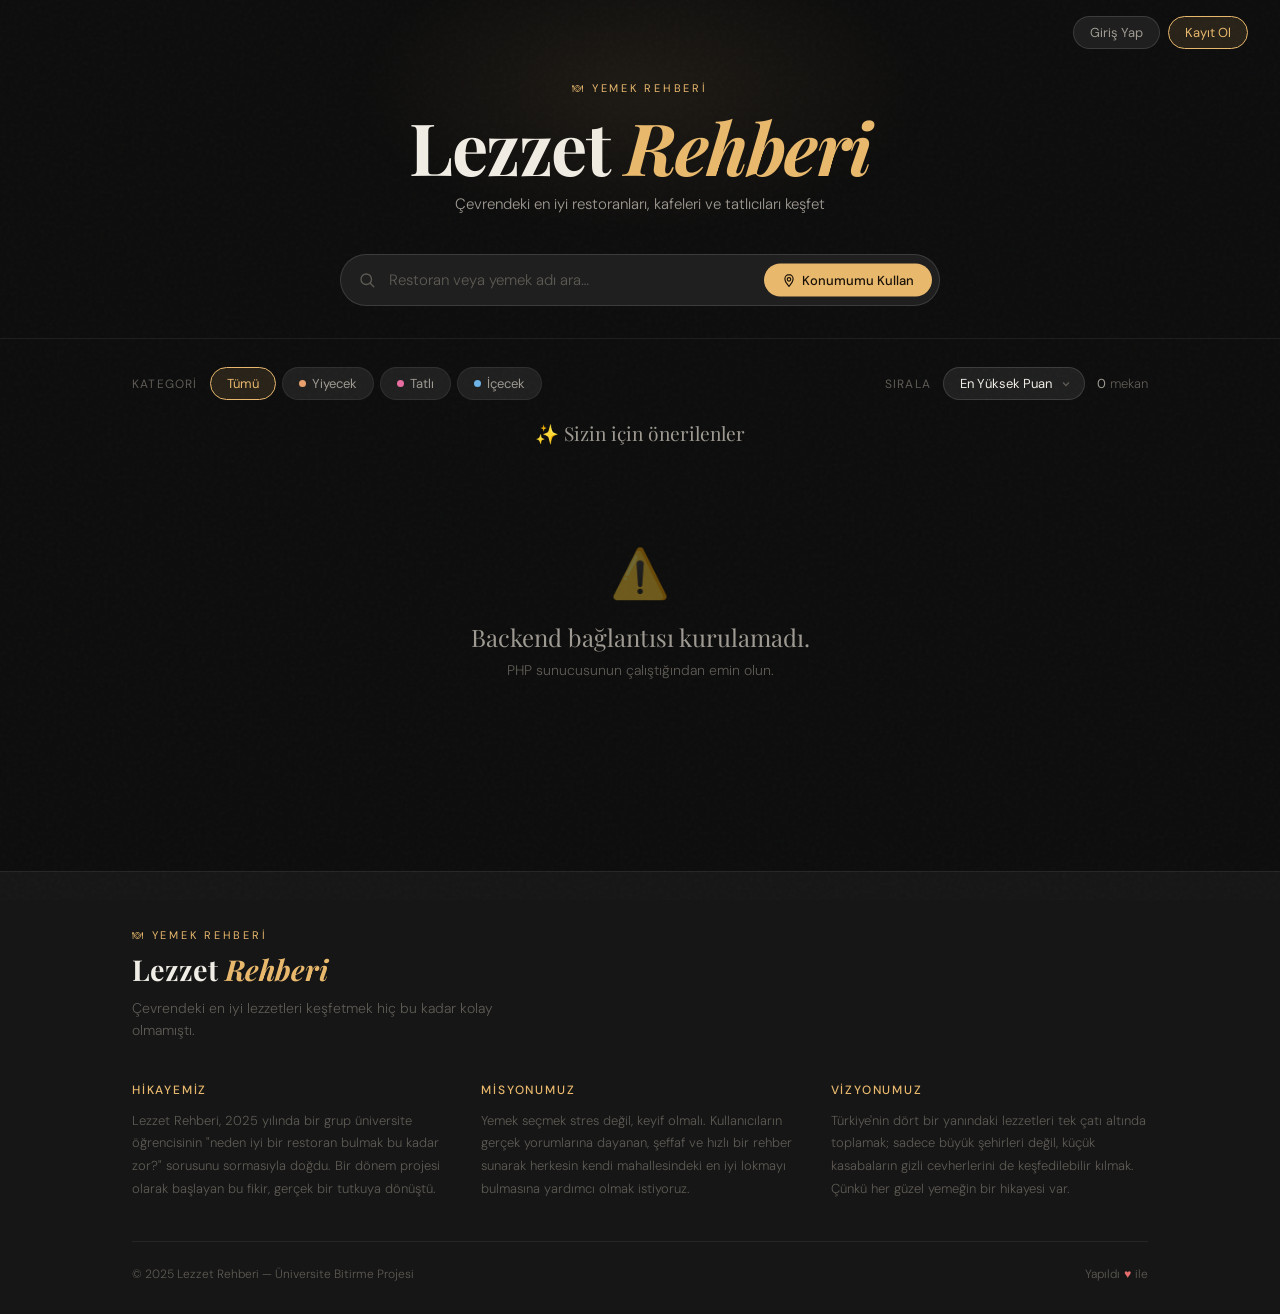
==== commit b15aafa8: "Update index.html" ====
--- a/frontend/index.html
+++ b/frontend/index.html
@@ -170,6 +170,9 @@
     <p>Kartlardaki kalp ikonuna tıklayarak favorine ekleyebilirsin.</p>
   </div>
 </div>
+<div class="section-heading" id="section-heading">
+  <span>✨ Sizin için önerilenler</span>
+</div>
 <div class="grid" id="grid">
   <div class="empty">
     <div class="empty-icon">⏳</div>
--- a/frontend/style.css
+++ b/frontend/style.css
@@ -477,3 +477,17 @@
 @media (max-width: 600px) {
   .fav-section { padding-left: 1.25rem; padding-right: 1.25rem; }
 }
+.section-heading {
+  max-width: 1080px;
+  margin: 0 auto;
+  padding: 0 2rem 1rem;
+  font-family: 'Playfair Display', serif;
+  font-size: 1.2rem;
+  color: var(--text2);
+  font-weight: 400;
+  text-align: center;
+}
+.section-heading span {
+  border-left: none;   /* border-left'i kaldır */
+  padding-left: 0;     /* padding-left'i kaldır */
+}
